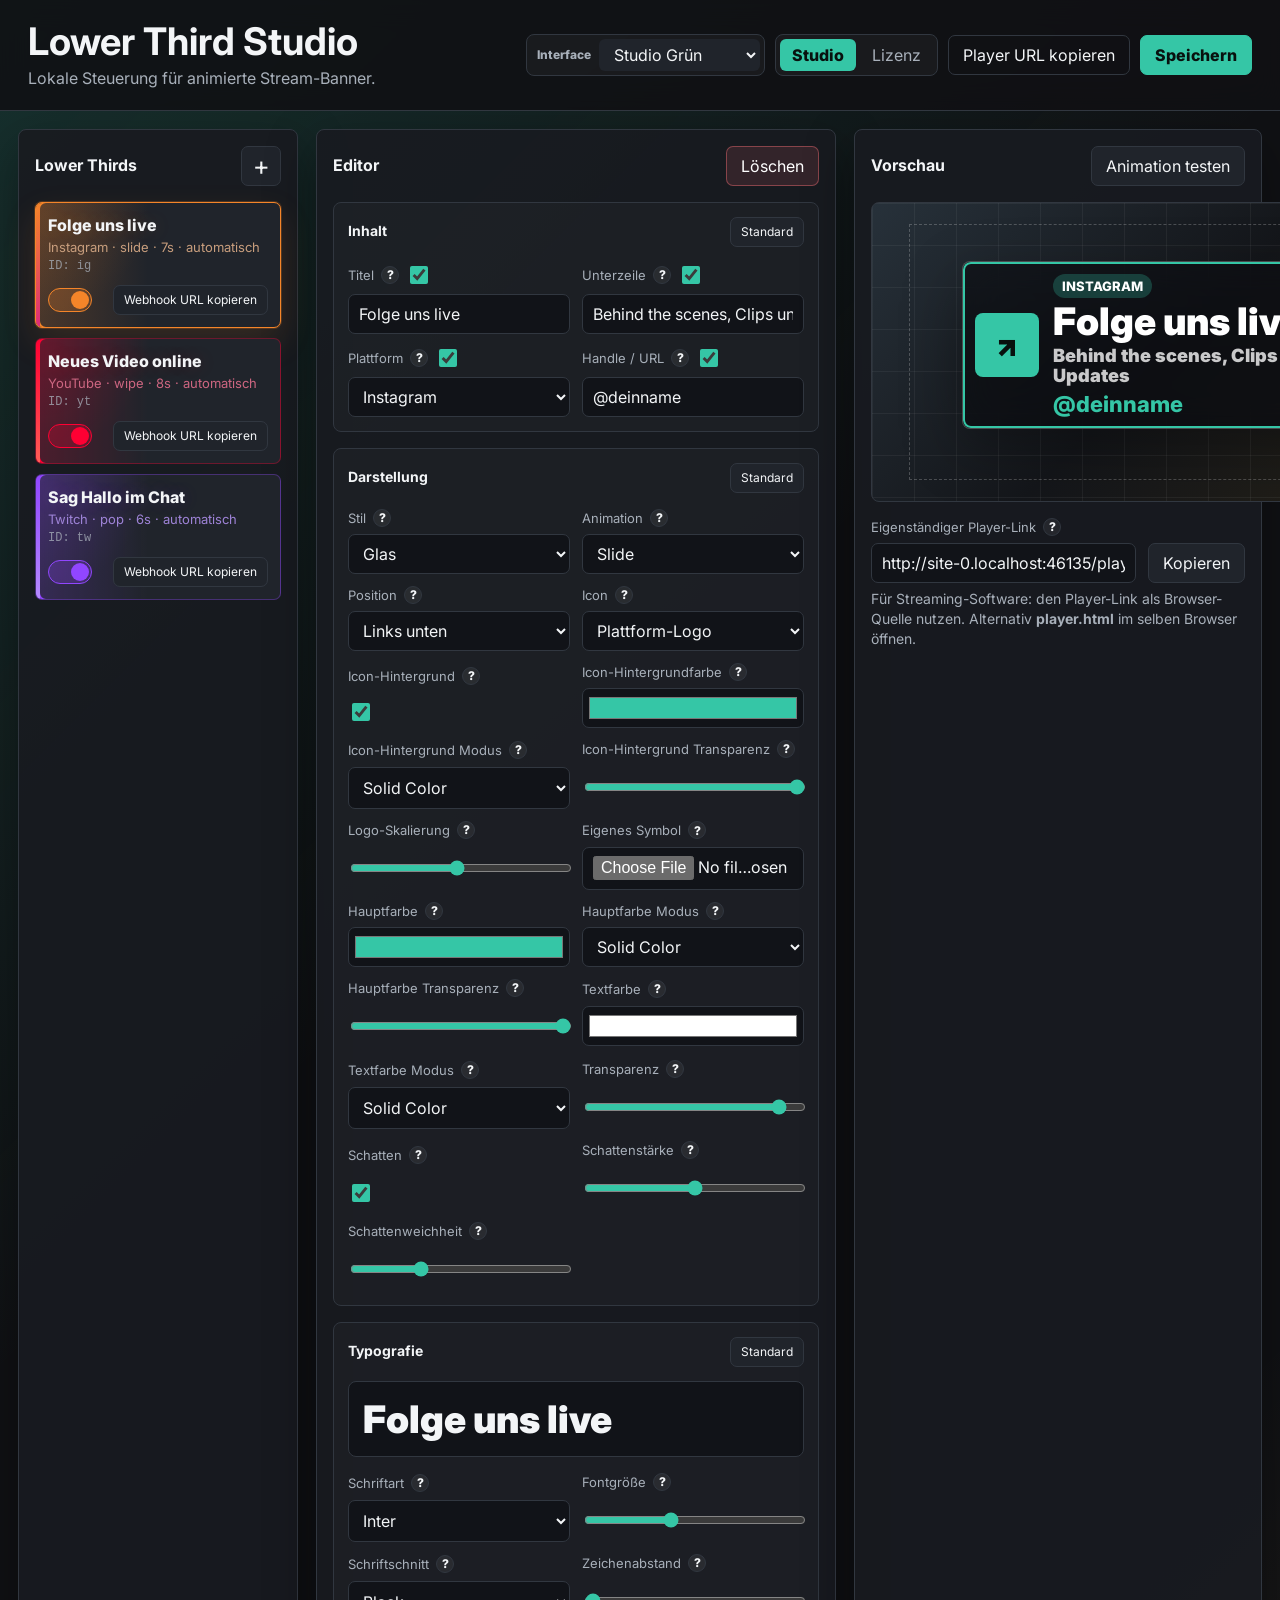
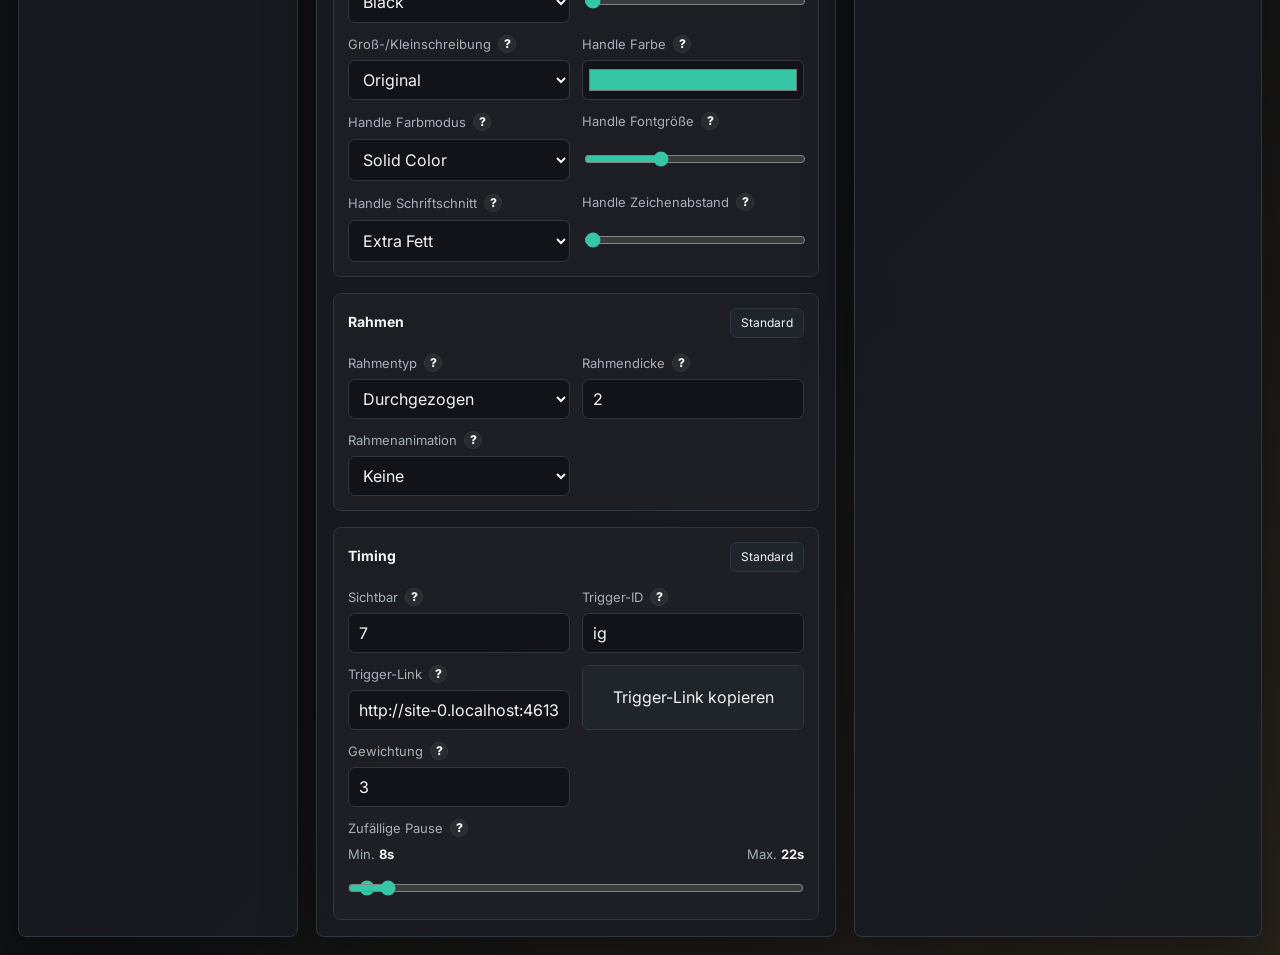
==== index.html @ 066ad08e "Initial upload" ====
<!doctype html>
<html lang="de">
<head>
  <meta charset="utf-8">
  <meta name="viewport" content="width=device-width, initial-scale=1">
  <title>Lower Third Studio</title>
  <link rel="stylesheet" href="styles.css">
</head>
<body class="studio-page">
  <header class="topbar">
    <div>
      <h1>Lower Third Studio</h1>
      <p>Lokale Steuerung für animierte Stream-Banner.</p>
    </div>
    <div class="top-actions">
      <label class="theme-picker" title="Farbschema des Interfaces auswählen">
        <span>Interface</span>
        <select id="interfaceThemeInput" aria-label="Interface-Farbschema">
          <option value="default">Studio Grün</option>
          <option value="midnight">Midnight Blau</option>
          <option value="ember">Ember Rot</option>
        </select>
      </label>
      <div class="app-tabs" role="tablist" aria-label="Ansicht">
        <button class="tab-button active" id="studioTabButton" type="button" role="tab" aria-selected="true" aria-controls="studioView">Studio</button>
        <button class="tab-button" id="licenseTabButton" type="button" role="tab" aria-selected="false" aria-controls="licenseView">Lizenz</button>
      </div>
      <button class="button ghost" id="topCopyLinkButton">Player URL kopieren</button>
      <button class="button primary" id="saveButton">Speichern</button>
    </div>
  </header>

  <main class="studio-layout app-view active" id="studioView">
    <section class="panel list-panel" aria-label="Lower Thirds">
      <div class="panel-head">
        <h2>Lower Thirds</h2>
        <button class="icon-button" id="addThirdButton" title="Neuen Banner erstellen" aria-label="Neuen Banner erstellen">+</button>
      </div>
      <div class="third-list" id="thirdList"></div>
    </section>

    <section class="panel editor-panel" aria-label="Editor">
      <div class="panel-head">
        <h2>Editor</h2>
        <button class="button danger" id="deleteButton">Löschen</button>
      </div>

      <div class="editor-section">
        <div class="section-title">
          <h3>Inhalt</h3>
          <button class="button tiny" data-reset-section="content" type="button">Standard</button>
        </div>
        <div class="section-grid">
          <label>
            <span class="field-head">
              <span>Titel</span>
              <span class="help-dot" title="Hauptzeile des Lower Thirds. Mit dem Schalter rechts kannst du diese Zeile ausblenden, ohne den Text zu löschen.">?</span>
              <input class="inline-toggle" id="showTitleInput" type="checkbox" title="Titel anzeigen">
            </span>
            <input id="titleInput" type="text" maxlength="48">
          </label>
          <label>
            <span class="field-head">
              <span>Unterzeile</span>
              <span class="help-dot" title="Optionale zweite Zeile für Beschreibung, Claim oder Hinweis. Leerer Inhalt wird automatisch nicht angezeigt.">?</span>
              <input class="inline-toggle" id="showSubtitleInput" type="checkbox" title="Unterzeile anzeigen">
            </span>
            <input id="subtitleInput" type="text" maxlength="70">
          </label>
          <label>
            <span class="field-head">
              <span>Plattform</span>
              <span class="help-dot" title="Name der Plattform. Wird auch für das Plattform-Logo genutzt, wenn Icon auf Plattform-Logo steht.">?</span>
              <input class="inline-toggle" id="showPlatformInput" type="checkbox" title="Plattformname anzeigen">
            </span>
            <select id="platformInput">
              <option>Instagram</option>
              <option>YouTube</option>
              <option>Twitch</option>
              <option>TikTok</option>
              <option>Web</option>
              <option>Podcast</option>
            </select>
          </label>
          <label>
            <span class="field-head">
              <span>Handle / URL</span>
              <span class="help-dot" title="Accountname, Kurzlink oder URL. Der Schalter blendet nur die Zeile aus, nicht die gespeicherte Eingabe.">?</span>
              <input class="inline-toggle" id="showHandleInput" type="checkbox" title="Handle / URL anzeigen">
            </span>
            <input id="handleInput" type="text" maxlength="48">
          </label>
        </div>
      </div>

      <div class="editor-section">
        <div class="section-title">
          <h3>Darstellung</h3>
          <button class="button tiny" data-reset-section="appearance" type="button">Standard</button>
        </div>
        <div class="section-grid">
          <label>
            <span class="field-head">
              <span>Stil</span>
              <span class="help-dot" title="Grundlayout und Hintergrund des Banners.">?</span>
            </span>
            <select id="styleInput">
              <option value="solid">Klar</option>
              <option value="glass">Glas</option>
              <option value="stripe">Akzentstreifen</option>
              <option value="compact">Kompakt</option>
              <option value="sports">Sportstudio</option>
              <option value="scoreboard">Scoreboard</option>
              <option value="ticker">Ticker</option>
              <option value="broadcast">Broadcast</option>
              <option value="slab">Bold Slab</option>
              <option value="chrome">Chrome</option>
              <option value="holo">Hologramm</option>
              <option value="ribbon">Ribbon</option>
              <option value="esports">E-Sports</option>
              <option value="studio">Studio Live</option>
              <option value="kinetic">Kinetic</option>
              <option value="glassline">Glassline</option>
            </select>
          </label>
          <label>
            <span class="field-head">
              <span>Animation</span>
              <span class="help-dot" title="Ein- und Ausblendbewegung des kompletten Lower Thirds.">?</span>
            </span>
            <select id="animationInput">
              <option value="slide">Slide</option>
              <option value="wipe">Wipe</option>
              <option value="pop">Pop</option>
              <option value="rise">Rise</option>
              <option value="flip">Flip</option>
              <option value="bounce">Bounce</option>
              <option value="zoom">Zoom</option>
              <option value="swing">Swing</option>
              <option value="elastic">Elastic</option>
              <option value="blur">Blur</option>
              <option value="streak">Streak</option>
              <option value="rotate">Rotate</option>
              <option value="neon">Neon Pulse</option>
            </select>
          </label>
          <label>
            <span class="field-head">
              <span>Position</span>
              <span class="help-dot" title="Position des Banners im Player und in der Vorschau.">?</span>
            </span>
            <select id="positionInput">
              <option value="left">Links unten</option>
              <option value="center">Mitte unten</option>
              <option value="right">Rechts unten</option>
            </select>
          </label>
          <label>
            <span class="field-head">
              <span>Icon</span>
              <span class="help-dot" title="Symbol links im Banner. Plattform-Logo lädt zuerst aus dem lokalen Logo-Ordner und nutzt danach den offiziellen Website-Fallback.">?</span>
            </span>
            <select id="iconInput">
              <option value="platform">Plattform-Logo</option>
              <option value="camera">Kamera</option>
              <option value="play">Play</option>
              <option value="chat">Chat</option>
              <option value="music">Musik</option>
              <option value="link">Link</option>
              <option value="star">Stern</option>
              <option value="heart">Herz</option>
              <option value="bell">Glocke</option>
              <option value="at">At-Zeichen</option>
              <option value="hash">Hashtag</option>
              <option value="bolt">Blitz</option>
              <option value="custom">Upload-Bild</option>
            </select>
          </label>
          <label>
            <span class="field-head">
              <span>Icon-Hintergrund</span>
              <span class="help-dot" title="Blendet das Farbfeld hinter dem Plattformlogo oder Symbol ein oder aus.">?</span>
            </span>
            <input class="inline-toggle" id="iconBgEnabledInput" type="checkbox">
          </label>
          <label>
            <span class="field-head">
              <span>Icon-Hintergrundfarbe</span>
              <span class="help-dot" title="Eigene Farbe für das Feld hinter dem Symbol, unabhängig von der Hauptfarbe.">?</span>
            </span>
            <input id="iconBgColorInput" type="color">
          </label>
          <label>
            <span class="field-head">
              <span>Icon-Hintergrund Modus</span>
              <span class="help-dot" title="Solid Color oder Farbverlauf für das Feld hinter dem Symbol.">?</span>
            </span>
            <select id="iconBgColorModeInput">
              <option value="solid">Solid Color</option>
              <option value="gradient">Farbverlauf</option>
            </select>
          </label>
          <label>
            <span class="field-head">
              <span>Icon-Hintergrund Verlauf</span>
              <span class="help-dot" title="Verlaufsvorlage oder eigene zwei Farben für den Icon-Hintergrund.">?</span>
            </span>
            <select id="iconBgGradientPresetInput">
              <option value="custom">Eigener Verlauf</option>
              <option value="sunset">Sunset</option>
              <option value="ocean">Ocean</option>
              <option value="neon">Neon</option>
              <option value="sports">Sports</option>
              <option value="gold">Gold</option>
              <option value="ice">Ice</option>
            </select>
          </label>
          <label>
            <span class="field-head">
              <span>Icon Verlauf 1</span>
              <span class="help-dot" title="Startfarbe für den eigenen Icon-Hintergrund-Verlauf.">?</span>
            </span>
            <input id="iconBgGradientFromInput" type="color">
          </label>
          <label>
            <span class="field-head">
              <span>Icon Verlauf 2</span>
              <span class="help-dot" title="Endfarbe für den eigenen Icon-Hintergrund-Verlauf.">?</span>
            </span>
            <input id="iconBgGradientToInput" type="color">
          </label>
          <label>
            <span class="field-head">
              <span>Icon-Hintergrund Transparenz</span>
              <span class="help-dot" title="Deckkraft des Symbol-Hintergrunds.">?</span>
            </span>
            <input id="iconBgAlphaInput" type="range" min="0" max="100" step="1">
          </label>
          <label>
            <span class="field-head">
              <span>Logo-Skalierung</span>
              <span class="help-dot" title="Größe des Plattformlogos oder Upload-Symbols im Icon-Feld.">?</span>
            </span>
            <input id="iconScaleInput" type="range" min="40" max="115" step="1">
          </label>
          <label>
            <span class="field-head">
              <span>Eigenes Symbol</span>
              <span class="help-dot" title="Lädt ein eigenes Bild als Symbol. Das Bild wird lokal im Browser gespeichert und im Player-Link eingebettet.">?</span>
            </span>
            <input id="customIconInput" type="file" accept="image/*">
          </label>
          <label>
            <span class="field-head">
              <span>Hauptfarbe</span>
              <span class="help-dot" title="Akzentfarbe für Icon, Markierungen, Handle und Rahmen. Die Transparenz steuerst du mit dem Regler daneben.">?</span>
            </span>
            <input id="accentInput" type="color">
          </label>
          <label>
            <span class="field-head">
              <span>Hauptfarbe Modus</span>
              <span class="help-dot" title="Solid Color oder Farbverlauf für Akzente und Rahmen.">?</span>
            </span>
            <select id="accentColorModeInput">
              <option value="solid">Solid Color</option>
              <option value="gradient">Farbverlauf</option>
            </select>
          </label>
          <label>
            <span class="field-head">
              <span>Hauptfarbe Verlauf</span>
              <span class="help-dot" title="Verlaufsvorlage oder eigene zwei Farben.">?</span>
            </span>
            <select id="accentGradientPresetInput">
              <option value="custom">Eigener Verlauf</option>
              <option value="sunset">Sunset</option>
              <option value="ocean">Ocean</option>
              <option value="neon">Neon</option>
              <option value="sports">Sports</option>
              <option value="gold">Gold</option>
              <option value="ice">Ice</option>
            </select>
          </label>
          <label>
            <span class="field-head">
              <span>Verlauf Farbe 1</span>
              <span class="help-dot" title="Startfarbe für den eigenen Hauptfarben-Verlauf.">?</span>
            </span>
            <input id="accentGradientFromInput" type="color">
          </label>
          <label>
            <span class="field-head">
              <span>Verlauf Farbe 2</span>
              <span class="help-dot" title="Endfarbe für den eigenen Hauptfarben-Verlauf.">?</span>
            </span>
            <input id="accentGradientToInput" type="color">
          </label>
          <label>
            <span class="field-head">
              <span>Hauptfarbe Transparenz</span>
              <span class="help-dot" title="Deckkraft der Hauptfarbe in Prozent. Wirkt auf Akzente, Rahmen und Icon-Hintergrund.">?</span>
            </span>
            <input id="accentAlphaInput" type="range" min="10" max="100" step="1">
          </label>
          <label>
            <span class="field-head">
              <span>Textfarbe</span>
              <span class="help-dot" title="Textfarbe für alle sichtbaren Zeilen.">?</span>
            </span>
            <input id="textColorInput" type="color">
          </label>
          <label>
            <span class="field-head">
              <span>Textfarbe Modus</span>
              <span class="help-dot" title="Solid Color oder Farbverlauf für Plattform, Titel und Unterzeile.">?</span>
            </span>
            <select id="textColorModeInput">
              <option value="solid">Solid Color</option>
              <option value="gradient">Farbverlauf</option>
            </select>
          </label>
          <label>
            <span class="field-head">
              <span>Textverlauf</span>
              <span class="help-dot" title="Verlaufsvorlage oder eigene zwei Farben für den Text.">?</span>
            </span>
            <select id="textGradientPresetInput">
              <option value="custom">Eigener Verlauf</option>
              <option value="sunset">Sunset</option>
              <option value="ocean">Ocean</option>
              <option value="neon">Neon</option>
              <option value="sports">Sports</option>
              <option value="gold">Gold</option>
              <option value="ice">Ice</option>
            </select>
          </label>
          <label>
            <span class="field-head">
              <span>Textverlauf Farbe 1</span>
              <span class="help-dot" title="Startfarbe für den eigenen Textverlauf.">?</span>
            </span>
            <input id="textGradientFromInput" type="color">
          </label>
          <label>
            <span class="field-head">
              <span>Textverlauf Farbe 2</span>
              <span class="help-dot" title="Endfarbe für den eigenen Textverlauf.">?</span>
            </span>
            <input id="textGradientToInput" type="color">
          </label>
          <label>
            <span class="field-head">
              <span>Transparenz</span>
              <span class="help-dot" title="Deckkraft der Bannerfläche in Prozent. Text, Logo und Rahmen bleiben bewusst klarer lesbar.">?</span>
            </span>
            <input id="surfaceAlphaInput" type="range" min="10" max="100" step="1">
          </label>
          <label>
            <span class="field-head">
              <span>Schatten</span>
              <span class="help-dot" title="Blendet einen Schatten erst nach Abschluss der Einblendanimation ein.">?</span>
            </span>
            <input class="inline-toggle" id="shadowEnabledInput" type="checkbox">
          </label>
          <label>
            <span class="field-head">
              <span>Schattenstärke</span>
              <span class="help-dot" title="Deckkraft des nachträglich eingeblendeten Schattens.">?</span>
            </span>
            <input id="shadowAlphaInput" type="range" min="0" max="90" step="1">
          </label>
          <label>
            <span class="field-head">
              <span>Schattenweichheit</span>
              <span class="help-dot" title="Weichheit und Größe des Schattens in Pixeln.">?</span>
            </span>
            <input id="shadowBlurInput" type="range" min="8" max="80" step="1">
          </label>
        </div>
      </div>

      <div class="editor-section">
        <div class="section-title">
          <h3>Typografie</h3>
          <button class="button tiny" data-reset-section="typography" type="button">Standard</button>
        </div>
        <div class="font-preview" id="fontPreview">Folge uns live</div>
        <div class="section-grid">
          <label>
            <span class="field-head">
              <span>Schriftart</span>
              <span class="help-dot" title="Schriftart für diesen Banner. Online-Schriften werden über Google Fonts geladen, wenn Internet verfügbar ist.">?</span>
            </span>
            <select id="fontFamilyInput">
              <option value="Inter">Inter</option>
              <option value="Anton">Anton</option>
              <option value="Archivo Black">Archivo Black</option>
              <option value="Barlow Condensed">Barlow Condensed</option>
              <option value="Black Ops One">Black Ops One</option>
              <option value="Roboto Condensed">Roboto Condensed</option>
              <option value="DM Sans">DM Sans</option>
              <option value="Exo 2">Exo 2</option>
              <option value="Kanit">Kanit</option>
              <option value="Lato">Lato</option>
              <option value="Manrope">Manrope</option>
              <option value="Montserrat">Montserrat</option>
              <option value="Noto Sans">Noto Sans</option>
              <option value="Oswald">Oswald</option>
              <option value="Outfit">Outfit</option>
              <option value="Bebas Neue">Bebas Neue</option>
              <option value="Poppins">Poppins</option>
              <option value="Playfair Display">Playfair Display</option>
              <option value="Rajdhani">Rajdhani</option>
              <option value="Raleway">Raleway</option>
              <option value="Rubik">Rubik</option>
              <option value="Sora">Sora</option>
              <option value="Space Grotesk">Space Grotesk</option>
              <option value="Titillium Web">Titillium Web</option>
              <option value="Ubuntu">Ubuntu</option>
              <option value="Work Sans">Work Sans</option>
            </select>
          </label>
          <label>
            <span class="field-head">
              <span>Fontgröße</span>
              <span class="help-dot" title="Größe der Hauptzeile in Pixeln. Unterzeile und Handle skalieren proportional mit.">?</span>
            </span>
            <input id="fontSizeInput" type="range" min="22" max="64" step="1">
          </label>
          <label>
            <span class="field-head">
              <span>Schriftschnitt</span>
              <span class="help-dot" title="Gewichtung der Schrift, von normal bis sehr fett.">?</span>
            </span>
            <select id="fontWeightInput">
              <option value="400">Normal</option>
              <option value="600">Halbfett</option>
              <option value="700">Fett</option>
              <option value="800">Extra Fett</option>
              <option value="900">Black</option>
            </select>
          </label>
          <label>
            <span class="field-head">
              <span>Zeichenabstand</span>
              <span class="help-dot" title="Abstand zwischen den Buchstaben in Pixeln.">?</span>
            </span>
            <input id="letterSpacingInput" type="range" min="0" max="6" step="0.5">
          </label>
          <label>
            <span class="field-head">
              <span>Groß-/Kleinschreibung</span>
              <span class="help-dot" title="Optionaler Textstil für die sichtbaren Zeilen.">?</span>
            </span>
            <select id="textTransformInput">
              <option value="none">Original</option>
              <option value="uppercase">Großbuchstaben</option>
              <option value="lowercase">Kleinbuchstaben</option>
              <option value="capitalize">Wortanfänge groß</option>
            </select>
          </label>
          <label>
            <span class="field-head">
              <span>Handle Farbe</span>
              <span class="help-dot" title="Separate Farbe für Kanalname, URL oder Handle.">?</span>
            </span>
            <input id="handleColorInput" type="color">
          </label>
          <label>
            <span class="field-head">
              <span>Handle Farbmodus</span>
              <span class="help-dot" title="Solid Color oder Farbverlauf nur für Handle / URL.">?</span>
            </span>
            <select id="handleColorModeInput">
              <option value="solid">Solid Color</option>
              <option value="gradient">Farbverlauf</option>
            </select>
          </label>
          <label>
            <span class="field-head">
              <span>Handle Verlauf</span>
              <span class="help-dot" title="Verlaufsvorlage oder eigene zwei Farben für Handle / URL.">?</span>
            </span>
            <select id="handleGradientPresetInput">
              <option value="custom">Eigener Verlauf</option>
              <option value="sunset">Sunset</option>
              <option value="ocean">Ocean</option>
              <option value="neon">Neon</option>
              <option value="sports">Sports</option>
              <option value="gold">Gold</option>
              <option value="ice">Ice</option>
            </select>
          </label>
          <label>
            <span class="field-head">
              <span>Handle Verlauf 1</span>
              <span class="help-dot" title="Startfarbe für den eigenen Handle-Verlauf.">?</span>
            </span>
            <input id="handleGradientFromInput" type="color">
          </label>
          <label>
            <span class="field-head">
              <span>Handle Verlauf 2</span>
              <span class="help-dot" title="Endfarbe für den eigenen Handle-Verlauf.">?</span>
            </span>
            <input id="handleGradientToInput" type="color">
          </label>
          <label>
            <span class="field-head">
              <span>Handle Fontgröße</span>
              <span class="help-dot" title="Schriftgröße nur für Kanalname, URL oder Handle.">?</span>
            </span>
            <input id="handleFontSizeInput" type="range" min="12" max="42" step="1">
          </label>
          <label>
            <span class="field-head">
              <span>Handle Schriftschnitt</span>
              <span class="help-dot" title="Schriftgewicht nur für Handle / URL.">?</span>
            </span>
            <select id="handleFontWeightInput">
              <option value="400">Normal</option>
              <option value="600">Halbfett</option>
              <option value="700">Fett</option>
              <option value="800">Extra Fett</option>
              <option value="900">Black</option>
            </select>
          </label>
          <label>
            <span class="field-head">
              <span>Handle Zeichenabstand</span>
              <span class="help-dot" title="Buchstabenabstand nur für Handle / URL.">?</span>
            </span>
            <input id="handleLetterSpacingInput" type="range" min="0" max="6" step="0.5">
          </label>
        </div>
      </div>

      <div class="editor-section">
        <div class="section-title">
          <h3>Rahmen</h3>
          <button class="button tiny" data-reset-section="border" type="button">Standard</button>
        </div>
        <div class="section-grid">
          <label>
            <span class="field-head">
              <span>Rahmentyp</span>
              <span class="help-dot" title="Optik des Rahmens: klassisch, gestrichelt, gepunktet, doppelt oder leuchtend.">?</span>
            </span>
            <select id="borderStyleInput">
              <option value="none">Kein Rahmen</option>
              <option value="solid">Durchgezogen</option>
              <option value="dashed">Gestrichelt</option>
              <option value="dotted">Gepunktet</option>
              <option value="double">Doppelt</option>
              <option value="glow">Leuchten</option>
            </select>
          </label>
          <label data-border-control>
            <span class="field-head">
              <span>Rahmendicke</span>
              <span class="help-dot" title="Dicke des zusätzlichen Rahmens in Pixeln.">?</span>
            </span>
            <input id="borderWidthInput" type="number" min="0" max="18" step="1">
          </label>
          <label data-border-control>
            <span class="field-head">
              <span>Rahmenanimation</span>
              <span class="help-dot" title="Animiert nur den Rahmen, unabhängig von der Banner-Animation.">?</span>
            </span>
            <select id="borderAnimationInput">
              <option value="none">Keine</option>
              <option value="pulse">Puls</option>
              <option value="march">Laufende Striche</option>
              <option value="sweep">Lichtlauf</option>
            </select>
          </label>
        </div>
      </div>

      <div class="editor-section">
        <div class="section-title">
          <h3>Timing</h3>
          <button class="button tiny" data-reset-section="timing" type="button">Standard</button>
        </div>
        <div class="section-grid">
          <label>
            <span class="field-head">
              <span>Sichtbar</span>
              <span class="help-dot" title="Anzeigedauer dieses Banners in Sekunden.">?</span>
            </span>
            <input id="durationInput" type="number" min="2" max="30" step="1">
          </label>
          <label>
            <span class="field-head">
              <span>Trigger-ID</span>
              <span class="help-dot" title="Interne ID für sofortiges manuelles Triggern. Dieser Lower Third kann über den Trigger-Link direkt aufgerufen werden.">?</span>
            </span>
            <input id="triggerIdInput" type="text" readonly>
          </label>
          <label>
            <span class="field-head">
              <span>Trigger-Link</span>
              <span class="help-dot" title="Öffnet den Player mit genau diesem Lower Third sofort. Gewichtung 0 ist ideal für reine Trigger-Banner.">?</span>
            </span>
            <input id="triggerLinkInput" type="text" readonly>
          </label>
          <button class="button" id="copyTriggerLinkButton" type="button">Trigger-Link kopieren</button>
          <label>
            <span class="field-head">
              <span>Gewichtung</span>
              <span class="help-dot" title="Höhere Werte lassen diesen Banner häufiger in der Zufallsschleife erscheinen. 0 deaktiviert das automatische Timing für diesen Banner; er bleibt nur per Trigger-ID/Trigger-Link abrufbar.">?</span>
            </span>
            <input id="weightInput" type="number" min="0" max="10" step="1">
          </label>
          <div class="range-pair">
            <span class="field-head">
              <span>Zufällige Pause</span>
              <span class="help-dot" title="Minimale und maximale Pause zwischen zwei Bannern in Sekunden.">?</span>
            </span>
            <div class="range-pair-values">
              <span>Min. <strong id="minDelayValue">8s</strong></span>
              <span>Max. <strong id="maxDelayValue">22s</strong></span>
            </div>
            <div class="dual-range">
              <input id="minDelayInput" type="range" min="1" max="300" step="1">
              <input id="maxDelayInput" type="range" min="1" max="300" step="1">
            </div>
          </div>
        </div>
      </div>
    </section>

    <section class="panel preview-panel" aria-label="Vorschau">
      <div class="panel-head">
        <h2>Vorschau</h2>
        <button class="button" id="previewButton">Animation testen</button>
      </div>
      <div class="preview-stage" id="previewStage">
        <div class="safe-frame"></div>
      </div>
      <div class="share-row">
        <label>
          <span class="field-head">
            <span>Eigenständiger Player-Link</span>
            <span class="help-dot" title="Dieser Link enthält die aktuelle Konfiguration und eignet sich für Browser-Quellen in Streaming-Software.">?</span>
          </span>
          <input id="playerLinkInput" type="text" readonly>
        </label>
        <button class="button" id="copyLinkButton">Kopieren</button>
      </div>
      <div class="player-help">
        <p>Für Streaming-Software: den Player-Link als Browser-Quelle nutzen. Alternativ <strong>player.html</strong> im selben Browser öffnen.</p>
      </div>
    </section>
  </main>

  <main class="license-view app-view" id="licenseView" hidden>
    <section class="panel license-panel">
      <div class="license-hero">
        <a href="https://github.com/bruunooh" target="_blank" rel="noreferrer" aria-label="bruunooh auf GitHub">
          <img src="assets/bruunooh-logo-transparent.png" alt="bruunooh Logo">
        </a>
        <div>
          <h2>Copyright & Lizenz</h2>
          <p>Lower Third Studio by <a href="https://github.com/bruunooh" target="_blank" rel="noreferrer">bruunooh</a></p>
        </div>
      </div>

      <div class="license-grid">
        <article>
          <h3>Copyright</h3>
          <p>Copyright © 2026 bruunooh. Alle Rechte vorbehalten, soweit nicht durch die unten genannte Lizenz eingeräumt.</p>
        </article>
        <article>
          <h3>Creative Commons Non-Commercial</h3>
          <p>Diese Anwendung ist für nicht-kommerzielle Nutzung unter einer Creative-Commons-Non-Commercial-Lizenz vorgesehen.</p>
          <p>Empfohlene Lizenzangabe: <strong>CC BY-NC 4.0</strong> - Namensnennung, nicht kommerziell.</p>
          <a class="button ghost" href="https://creativecommons.org/licenses/by-nc/4.0/" target="_blank" rel="noreferrer">Lizenz ansehen</a>
        </article>
        <article>
          <h3>Hinweis</h3>
          <p>Plattformlogos und Markenzeichen gehören den jeweiligen Rechteinhabern. Sie werden nur zur Identifikation der Plattformen verwendet.</p>
        </article>
      </div>
    </section>
  </main>

  <template id="thirdTemplate">
    <article class="third-item">
      <button class="third-select" type="button">
        <span class="third-item-title"></span>
        <span class="third-item-meta"></span>
        <span class="third-item-id"></span>
      </button>
      <div class="third-item-actions">
        <label class="switch-control" title="Automatisch abspielen oder nur manuell per Webhook triggern">
          <input class="third-auto-toggle" type="checkbox">
          <span></span>
        </label>
        <button class="button tiny third-copy-trigger" type="button">Webhook URL kopieren</button>
      </div>
    </article>
  </template>

  <script src="app.js"></script>
</body>
</html>
---- styles.css ----
@import url("https://fonts.googleapis.com/css2?family=Anton&family=Archivo+Black&family=Barlow+Condensed:wght@400;600;700;800&family=Bebas+Neue&family=Black+Ops+One&family=DM+Sans:wght@400;700;900&family=Exo+2:wght@400;700;900&family=Inter:wght@400;700;800;900&family=Kanit:wght@400;700;900&family=Lato:wght@400;700;900&family=Manrope:wght@400;700;800&family=Montserrat:wght@400;700;800;900&family=Noto+Sans:wght@400;700;900&family=Oswald:wght@400;600;700&family=Outfit:wght@400;700;900&family=Playfair+Display:wght@600;800&family=Poppins:wght@400;700;800;900&family=Rajdhani:wght@400;600;700&family=Raleway:wght@400;700;900&family=Roboto+Condensed:wght@400;700&family=Rubik:wght@400;700;900&family=Sora:wght@400;700;800&family=Space+Grotesk:wght@400;700&family=Titillium+Web:wght@400;700;900&family=Ubuntu:wght@400;700&family=Work+Sans:wght@400;700;900&display=swap");

:root {
  color-scheme: dark;
  --bg: #101114;
  --panel: #181b20;
  --panel-2: #20242b;
  --line: #313740;
  --text: #f3f5f7;
  --muted: #a8b0ba;
  --primary: #35c6a6;
  --danger: #ef6b73;
  --shadow: 0 18px 50px rgba(0, 0, 0, .35);
  font-family: Inter, ui-sans-serif, system-ui, -apple-system, BlinkMacSystemFont, "Segoe UI", sans-serif;
}

body[data-interface-theme="midnight"] {
  --bg: #07111f;
  --panel: #101b2c;
  --panel-2: #15233a;
  --line: #29405f;
  --text: #f4f8ff;
  --muted: #aebbd0;
  --primary: #62b6ff;
  --danger: #ff6f91;
  --shadow: 0 18px 50px rgba(0, 10, 26, .45);
}

body[data-interface-theme="ember"] {
  --bg: #150d0f;
  --panel: #211619;
  --panel-2: #2a1c20;
  --line: #4a2d32;
  --text: #fff6f2;
  --muted: #c9aaa3;
  --primary: #ff7a59;
  --danger: #ff4d6d;
  --shadow: 0 18px 50px rgba(33, 9, 5, .48);
}

* {
  box-sizing: border-box;
}

body {
  margin: 0;
  min-height: 100vh;
  background: var(--bg);
  color: var(--text);
}

button,
input,
select {
  font: inherit;
}

.studio-page {
  background:
    linear-gradient(135deg, color-mix(in srgb, var(--primary) 18%, transparent), transparent 36%),
    linear-gradient(315deg, rgba(245, 191, 84, .10), transparent 32%),
    var(--bg);
}

.topbar {
  display: flex;
  align-items: center;
  justify-content: space-between;
  gap: 24px;
  padding: 22px 28px;
  border-bottom: 1px solid var(--line);
  background: rgba(16, 17, 20, .88);
  backdrop-filter: blur(14px);
}

h1,
h2,
h3,
p {
  margin: 0;
}

h1 {
  font-size: clamp(24px, 4vw, 38px);
  line-height: 1.05;
  letter-spacing: 0;
}

h2 {
  font-size: 16px;
  line-height: 1.2;
  letter-spacing: 0;
}

h3 {
  font-size: 14px;
  line-height: 1.2;
  letter-spacing: 0;
}

.topbar p,
.player-help {
  color: var(--muted);
  margin-top: 6px;
}

.top-actions,
.panel-head {
  display: flex;
  align-items: center;
  justify-content: space-between;
  gap: 10px;
}

.app-tabs {
  display: inline-flex;
  gap: 4px;
  padding: 4px;
  border: 1px solid var(--line);
  border-radius: 8px;
  background: rgba(255, 255, 255, .04);
}

.theme-picker {
  display: inline-grid;
  grid-template-columns: auto minmax(130px, 1fr);
  align-items: center;
  gap: 8px;
  min-width: 0;
  padding: 4px 4px 4px 10px;
  border: 1px solid var(--line);
  border-radius: 8px;
  background: rgba(255, 255, 255, .04);
}

.theme-picker span {
  color: var(--muted);
  font-size: 12px;
  font-weight: 800;
}

.theme-picker select {
  min-height: 32px;
  padding: 0 28px 0 10px;
  border-radius: 6px;
  border-color: transparent;
  background-color: var(--panel-2);
}

.tab-button {
  border: 0;
  border-radius: 6px;
  min-height: 32px;
  padding: 0 12px;
  color: var(--muted);
  background: transparent;
  cursor: pointer;
}

.tab-button.active {
  color: #08110e;
  background: var(--primary);
  font-weight: 800;
}

.button,
.icon-button {
  border: 1px solid var(--line);
  border-radius: 7px;
  color: var(--text);
  background: var(--panel-2);
  min-height: 40px;
  padding: 0 14px;
  cursor: pointer;
  text-decoration: none;
  display: inline-flex;
  align-items: center;
  justify-content: center;
  transition: transform .16s ease, border-color .16s ease, background .16s ease;
}

.button:hover,
.icon-button:hover,
.third-item:hover {
  transform: translateY(-1px);
  border-color: rgba(53, 198, 166, .7);
}

.button.primary {
  background: var(--primary);
  border-color: var(--primary);
  color: #08110e;
  font-weight: 800;
}

.button.ghost {
  background: transparent;
}

.button.danger {
  color: #fff;
  border-color: rgba(239, 107, 115, .45);
  background: rgba(239, 107, 115, .13);
}

.button.tiny {
  min-height: 30px;
  padding: 0 10px;
  font-size: 12px;
}

.icon-button {
  width: 40px;
  padding: 0;
  font-size: 26px;
  line-height: 1;
}

.studio-layout {
  display: grid;
  grid-template-columns: minmax(220px, 280px) minmax(320px, 520px) minmax(380px, 1fr);
  gap: 18px;
  padding: 18px;
}

.app-view[hidden] {
  display: none !important;
}

.panel {
  background: rgba(24, 27, 32, .92);
  border: 1px solid var(--line);
  border-radius: 8px;
  box-shadow: var(--shadow);
  padding: 16px;
}

.license-view {
  padding: 18px;
}

.license-panel {
  max-width: 1040px;
  min-height: calc(100vh - 118px);
  margin: 0 auto;
}

.license-hero {
  display: grid;
  grid-template-columns: minmax(180px, 320px) minmax(0, 1fr);
  gap: 24px;
  align-items: center;
  padding-bottom: 20px;
  border-bottom: 1px solid var(--line);
}

.license-hero img {
  width: 100%;
  border-radius: 8px;
  display: block;
  background: transparent;
}

.license-hero h2 {
  font-size: clamp(28px, 4vw, 46px);
}

.license-hero a,
.license-grid a {
  color: var(--primary);
}

.license-grid {
  display: grid;
  grid-template-columns: repeat(3, minmax(0, 1fr));
  gap: 16px;
  margin-top: 20px;
}

.license-grid article {
  padding: 16px;
  border: 1px solid var(--line);
  border-radius: 8px;
  background: rgba(255, 255, 255, .03);
}

.license-grid p {
  margin-top: 10px;
  color: var(--muted);
  line-height: 1.5;
}

.list-panel,
.editor-panel,
.preview-panel {
  min-height: calc(100vh - 118px);
}

.third-list {
  display: grid;
  gap: 10px;
  margin-top: 16px;
}

.third-item {
  --third-platform-color: var(--primary);
  --third-platform-color-2: #f5bf54;
  --third-platform-rgb: 53 198 166;
  --third-platform-gradient: linear-gradient(135deg, var(--third-platform-color), var(--third-platform-color-2));
  position: relative;
  display: grid;
  gap: 4px;
  width: 100%;
  text-align: left;
  color: var(--text);
  background:
    linear-gradient(90deg, rgba(var(--third-platform-rgb) / .20), transparent 46%),
    var(--panel-2);
  border: 1px solid rgba(var(--third-platform-rgb) / .34);
  border-radius: 7px;
  padding: 12px;
  overflow: hidden;
  box-shadow: inset 4px 0 0 var(--third-platform-color);
}

.third-item::before {
  content: "";
  position: absolute;
  inset: 0 auto 0 0;
  width: 4px;
  background: var(--third-platform-gradient);
  pointer-events: none;
}

.third-item::after {
  content: "";
  position: absolute;
  inset: 0;
  background: radial-gradient(circle at 0 0, rgba(var(--third-platform-rgb) / .22), transparent 42%);
  pointer-events: none;
  opacity: .7;
}

.third-item.active {
  border-color: var(--third-platform-color);
  box-shadow:
    inset 4px 0 0 var(--third-platform-color),
    0 0 0 1px rgba(var(--third-platform-rgb) / .22),
    0 14px 34px rgba(var(--third-platform-rgb) / .14);
}

.third-item.manual-only {
  border-color: color-mix(in srgb, var(--third-platform-color) 46%, rgba(245, 191, 84, .38));
}

.third-select {
  position: relative;
  z-index: 1;
  display: grid;
  gap: 4px;
  width: 100%;
  padding: 0;
  border: 0;
  background: transparent;
  color: inherit;
  text-align: left;
  cursor: pointer;
}

.third-item-title {
  font-weight: 800;
  text-shadow: 0 0 18px rgba(var(--third-platform-rgb) / .20);
}

.third-item-meta {
  color: color-mix(in srgb, var(--third-platform-color) 42%, var(--muted));
  font-size: 13px;
}

.third-item-id {
  color: color-mix(in srgb, var(--muted) 76%, transparent);
  font-size: 12px;
  font-family: ui-monospace, SFMono-Regular, Consolas, "Liberation Mono", monospace;
}

.third-item-actions {
  position: relative;
  z-index: 1;
  display: flex;
  align-items: center;
  justify-content: space-between;
  gap: 10px;
  margin-top: 8px;
}

.switch-control {
  display: inline-flex;
  align-items: center;
  width: 44px;
  height: 24px;
  cursor: pointer;
}

.switch-control input {
  position: absolute;
  opacity: 0;
  pointer-events: none;
}

.switch-control span {
  position: relative;
  width: 44px;
  height: 24px;
  border-radius: 999px;
  background: #111318;
  border: 1px solid var(--line);
  transition: background .16s ease, border-color .16s ease;
}

.switch-control span::after {
  content: "";
  position: absolute;
  width: 18px;
  height: 18px;
  left: 2px;
  top: 2px;
  border-radius: 50%;
  background: var(--muted);
  transition: translate .16s ease, background .16s ease;
}

.switch-control input:checked + span {
  background: rgba(53, 198, 166, .22);
  border-color: var(--primary);
}

.switch-control input:checked + span::after {
  translate: 20px 0;
  background: var(--primary);
}

.third-item .switch-control input:checked + span {
  background: rgba(var(--third-platform-rgb) / .22);
  border-color: var(--third-platform-color);
}

.third-item .switch-control input:checked + span::after {
  background: var(--third-platform-color);
}

.section-grid,
.share-row {
  display: grid;
  grid-template-columns: repeat(2, minmax(0, 1fr));
  gap: 12px;
  margin-top: 16px;
}

.editor-section {
  margin-top: 16px;
  padding: 14px;
  border: 1px solid var(--line);
  border-radius: 8px;
  background: rgba(255, 255, 255, .025);
}

.editor-section h3 {
  color: var(--text);
}

.section-title {
  display: flex;
  align-items: center;
  justify-content: space-between;
  gap: 12px;
}

.font-preview {
  min-height: 72px;
  margin-top: 14px;
  padding: 14px;
  border: 1px solid var(--line);
  border-radius: 8px;
  display: flex;
  align-items: center;
  overflow: hidden;
  color: var(--text);
  background: #111318;
  white-space: nowrap;
}

.range-pair {
  display: grid;
  gap: 9px;
  grid-column: 1 / -1;
}

.range-pair-values {
  display: flex;
  justify-content: space-between;
  gap: 12px;
  color: var(--muted);
  font-size: 13px;
}

.range-pair-values strong {
  color: var(--text);
}

.dual-range {
  position: relative;
  height: 34px;
  display: grid;
  align-items: center;
}

.dual-range::before {
  content: "";
  position: absolute;
  left: 0;
  right: 0;
  top: 50%;
  height: 6px;
  border-radius: 999px;
  background: #111318;
  border: 1px solid var(--line);
  transform: translateY(-50%);
}

.dual-range input[type="range"] {
  position: absolute;
  inset-inline: 0;
  width: 100%;
  margin: 0;
  background: transparent;
  pointer-events: none;
}

.dual-range input[type="range"]::-webkit-slider-thumb {
  pointer-events: auto;
}

.dual-range input[type="range"]::-moz-range-thumb {
  pointer-events: auto;
}

[hidden] {
  display: none !important;
}

.share-row {
  grid-template-columns: minmax(0, 1fr) auto;
  align-items: end;
}

label {
  display: grid;
  gap: 7px;
  min-width: 0;
}

.field-head {
  display: grid;
  grid-template-columns: minmax(0, auto) 18px min-content;
  align-items: center;
  justify-content: start;
  gap: 7px;
}

label span,
.field-head {
  color: var(--muted);
  font-size: 13px;
}

.help-dot {
  width: 18px;
  height: 18px;
  border-radius: 50%;
  display: inline-grid;
  place-items: center;
  border: 1px solid var(--line);
  color: var(--text);
  background: rgba(255, 255, 255, .06);
  font-size: 12px;
  font-weight: 800;
  cursor: help;
}

.inline-toggle {
  width: 18px;
  min-height: 18px;
  padding: 0;
  accent-color: var(--primary);
}

input,
select {
  width: 100%;
  min-height: 40px;
  border: 1px solid var(--line);
  border-radius: 7px;
  background: #111318;
  color: var(--text);
  padding: 0 10px;
  outline: none;
}

input[type="color"] {
  padding: 4px;
}

input[type="file"] {
  padding: 8px 10px;
}

input[type="range"] {
  padding: 0;
  accent-color: var(--primary);
}

input:focus,
select:focus {
  border-color: var(--primary);
}

.preview-stage {
  position: relative;
  overflow: hidden;
  aspect-ratio: 16 / 9;
  min-height: 300px;
  margin-top: 16px;
  border: 1px solid var(--line);
  border-radius: 8px;
  background:
    linear-gradient(rgba(255,255,255,.05) 1px, transparent 1px),
    linear-gradient(90deg, rgba(255,255,255,.05) 1px, transparent 1px),
    linear-gradient(135deg, #27313a, #14161a 54%, #242017);
  background-size: 42px 42px, 42px 42px, auto;
}

.safe-frame {
  position: absolute;
  inset: 7%;
  border: 1px dashed rgba(255, 255, 255, .22);
  pointer-events: none;
}

.player-help {
  font-size: 14px;
  line-height: 1.45;
}

.player-page {
  overflow: hidden;
  background: transparent;
}

.player-stage {
  position: fixed;
  inset: 0;
  overflow: hidden;
  background: transparent;
}

.lower-third {
  --accent: #35c6a6;
  --accent-solid: #35c6a6;
  --accent-rgb: 53 198 166;
  --copy: #ffffff;
  --frame-width: 0px;
  --surface-alpha: .92;
  --shadow-alpha: .45;
  --shadow-blur: 30px;
  --lt-font: Inter, ui-sans-serif, system-ui, sans-serif;
  --title-size: 38px;
  --font-weight: 900;
  --letter-spacing: 0px;
  --text-transform: none;
  position: absolute;
  bottom: 8vh;
  display: grid;
  grid-template-columns: 64px minmax(0, auto);
  align-items: center;
  gap: 14px;
  max-width: min(720px, 78vw);
  min-height: 86px;
  padding: 12px 22px 12px 12px;
  color: var(--copy);
  font-family: var(--lt-font);
  filter: drop-shadow(0 0 0 rgba(0, 0, 0, 0));
  transform-origin: bottom left;
  overflow: hidden;
  isolation: isolate;
}

.shadow-after-in.in {
  animation-delay: 0s, .82s;
  animation-fill-mode: both, both;
}

.shadow-after-in.anim-slide.in { animation-name: slideIn, shadowFadeIn; animation-duration: .75s, .28s; animation-timing-function: cubic-bezier(.2, .9, .2, 1), ease; }
.shadow-after-in.anim-wipe.in { animation-name: wipeIn, shadowFadeIn; animation-duration: .8s, .28s; animation-timing-function: cubic-bezier(.2, .9, .2, 1), ease; }
.shadow-after-in.anim-pop.in { animation-name: popIn, shadowFadeIn; animation-duration: .62s, .28s; animation-timing-function: cubic-bezier(.2, 1.15, .25, 1), ease; animation-delay: 0s, .68s; }
.shadow-after-in.anim-rise.in { animation-name: riseIn, shadowFadeIn; animation-duration: .7s, .28s; animation-timing-function: cubic-bezier(.2, .9, .2, 1), ease; animation-delay: 0s, .76s; }
.shadow-after-in.anim-flip.in { animation-name: flipIn, shadowFadeIn; animation-duration: .78s, .28s; animation-timing-function: cubic-bezier(.2, .9, .2, 1), ease; }
.shadow-after-in.anim-bounce.in { animation-name: bounceIn, shadowFadeIn; animation-duration: .82s, .28s; animation-timing-function: cubic-bezier(.2, .9, .2, 1), ease; animation-delay: 0s, .88s; }
.shadow-after-in.anim-zoom.in { animation-name: zoomIn, shadowFadeIn; animation-duration: .7s, .28s; animation-timing-function: cubic-bezier(.16, 1, .3, 1), ease; animation-delay: 0s, .76s; }
.shadow-after-in.anim-swing.in { animation-name: swingIn, shadowFadeIn; animation-duration: .82s, .28s; animation-timing-function: cubic-bezier(.2, .9, .2, 1), ease; animation-delay: 0s, .88s; }
.shadow-after-in.anim-elastic.in { animation-name: elasticIn, shadowFadeIn; animation-duration: .95s, .28s; animation-timing-function: cubic-bezier(.16, 1, .3, 1), ease; animation-delay: 0s, 1s; }
.shadow-after-in.anim-blur.in { animation-name: blurIn, shadowFadeIn; animation-duration: .76s, .28s; animation-timing-function: ease, ease; }
.shadow-after-in.anim-streak.in { animation-name: streakIn, shadowFadeIn; animation-duration: .72s, .28s; animation-timing-function: cubic-bezier(.16, 1, .3, 1), ease; animation-delay: 0s, .78s; }
.shadow-after-in.anim-rotate.in { animation-name: rotateIn, shadowFadeIn; animation-duration: .78s, .28s; animation-timing-function: cubic-bezier(.2, .9, .2, 1), ease; }
.shadow-after-in.anim-neon.in { animation-name: neonIn, shadowFadeIn; animation-duration: .86s, .28s; animation-timing-function: ease, ease; animation-delay: 0s, .92s; }

.lower-third::before,
.lower-third::after {
  content: "";
  position: absolute;
  inset: 0;
  border-radius: inherit;
  pointer-events: none;
  z-index: 2;
}

.lower-third::before {
  border-width: var(--frame-width);
  border-color: var(--accent-solid);
}

.border-none::before {
  display: none;
}

.border-none::after {
  display: none;
}

.border-solid::before {
  border-style: solid;
}

.border-dashed::before {
  border-style: dashed;
}

.border-dotted::before {
  border-style: dotted;
}

.border-double::before {
  border-style: double;
}

.border-glow::before {
  border-style: solid;
  box-shadow: inset 0 0 18px color-mix(in srgb, var(--accent-solid) 62%, transparent), 0 0 22px color-mix(in srgb, var(--accent-solid) 50%, transparent);
}

.frame-pulse::before {
  animation: framePulse 1.35s ease-in-out infinite;
}

.frame-march::before {
  animation: frameMarch .8s linear infinite;
}

.frame-march::after {
  padding: var(--frame-width);
  background: repeating-linear-gradient(90deg, var(--accent-solid) 0 10px, transparent 10px 18px);
  mask: linear-gradient(#000 0 0) content-box, linear-gradient(#000 0 0);
  mask-composite: exclude;
  animation: frameMarch .8s linear infinite;
}

.frame-sweep::after {
  z-index: 2;
  padding: var(--frame-width);
  background: conic-gradient(from 0deg, transparent, var(--accent-solid), transparent 30%);
  mask: linear-gradient(#000 0 0) content-box, linear-gradient(#000 0 0);
  mask-composite: exclude;
  animation: frameSweep 1.6s linear infinite;
}

.lower-third > * {
  position: relative;
  z-index: 1;
}

.lower-third.pos-left {
  left: 7vw;
}

.lower-third.pos-center {
  left: 50%;
  transform: translateX(-50%);
  transform-origin: bottom center;
}

.lower-third.pos-right {
  right: 7vw;
  transform-origin: bottom right;
}

.lt-icon {
  width: 64px;
  height: 64px;
  border-radius: 8px;
  display: grid;
  place-items: center;
  background: var(--icon-bg, var(--accent));
  color: #08110e;
  font-size: 31px;
  font-weight: 900;
}

.lt-icon.no-bg {
  background: transparent;
}

.lt-icon img {
  max-width: var(--icon-scale, 76%);
  max-height: var(--icon-scale, 76%);
  width: auto;
  height: auto;
  object-fit: contain;
  display: block;
}

.lt-copy {
  min-width: 0;
}

.lt-platform {
  display: inline-flex;
  align-items: center;
  min-height: 24px;
  padding: 0 9px;
  border-radius: 999px;
  background: rgba(var(--accent-rgb) / calc(var(--surface-alpha) * .28));
  color: var(--copy);
  font-size: 13px;
  font-weight: 800;
  text-transform: uppercase;
}

.text-gradient .lt-platform,
.text-gradient .lt-title,
.text-gradient .lt-subtitle {
  background: var(--copy-bg);
  -webkit-background-clip: text;
  background-clip: text;
  color: transparent;
}

.lt-title {
  margin-top: 4px;
  font-size: var(--title-size);
  line-height: 1;
  font-weight: var(--font-weight);
  letter-spacing: var(--letter-spacing);
  text-transform: var(--text-transform);
  overflow-wrap: anywhere;
}

.lt-subtitle {
  margin-top: 5px;
  color: color-mix(in srgb, var(--copy) 78%, transparent);
  font-size: calc(var(--title-size) * .48);
  line-height: 1.1;
  font-weight: var(--font-weight);
  letter-spacing: var(--letter-spacing);
  text-transform: var(--text-transform);
  overflow-wrap: anywhere;
}

.lt-handle {
  margin-top: 7px;
  color: var(--handle-color);
  font-size: var(--handle-size);
  line-height: 1.1;
  font-weight: var(--handle-weight);
  letter-spacing: var(--handle-letter-spacing);
  text-transform: var(--text-transform);
  overflow-wrap: anywhere;
}

.handle-gradient .lt-handle {
  background: var(--handle-bg);
  -webkit-background-clip: text;
  background-clip: text;
  color: transparent;
}

.style-solid {
  background: linear-gradient(90deg, rgba(10 12 16 / var(--surface-alpha)), rgba(24 29 35 / calc(var(--surface-alpha) * .94)));
  border-left: 7px solid var(--accent-solid);
  border-radius: 8px;
}

.style-glass {
  background: rgba(12 15 20 / calc(var(--surface-alpha) * .64));
  border: 1px solid rgba(255,255,255,.25);
  border-radius: 8px;
  backdrop-filter: blur(18px);
}

.style-stripe {
  background:
    linear-gradient(90deg, var(--accent) 0 18px, rgba(10 12 16 / var(--surface-alpha)) 18px 100%);
  border-radius: 8px;
}

.style-compact {
  grid-template-columns: 52px minmax(0, auto);
  min-height: 68px;
  padding: 8px 18px 8px 8px;
  background: rgba(9 11 14 / var(--surface-alpha));
  border-bottom: 5px solid var(--accent-solid);
  border-radius: 8px;
}

.style-compact .lt-icon {
  width: 52px;
  height: 52px;
  font-size: 25px;
}

.style-compact .lt-title {
  font-size: calc(var(--title-size) * .82);
}

.style-sports {
  background:
    linear-gradient(135deg, var(--accent) 0 14px, transparent 14px),
    linear-gradient(90deg, rgba(6 8 12 / var(--surface-alpha)) 0 62%, rgba(var(--accent-rgb) / calc(var(--surface-alpha) * .42)) 100%);
  border-radius: 8px;
  border-top: 3px solid var(--accent-solid);
  border-bottom: 3px solid var(--accent-solid);
  text-transform: uppercase;
}

.style-scoreboard {
  grid-template-columns: 76px minmax(0, auto);
  gap: 18px;
  min-height: 102px;
  padding: 16px 28px 16px 16px;
  background:
    linear-gradient(90deg, rgba(var(--accent-rgb) / .96) 0 108px, rgba(8 10 13 / var(--surface-alpha)) 108px 100%);
  border-radius: 6px;
  border: 2px solid rgba(255 255 255 / .22);
}

.style-scoreboard .lt-icon {
  width: 70px;
  height: 70px;
  background: #080a0d;
  color: var(--accent-solid);
}

.style-scoreboard .lt-platform {
  min-height: 22px;
  font-size: 12px;
  padding-inline: 8px;
}

.style-scoreboard .lt-title {
  font-size: calc(var(--title-size) * .88);
  line-height: 1.05;
}

.style-scoreboard .lt-subtitle {
  font-size: calc(var(--title-size) * .42);
}

.style-scoreboard .lt-handle {
  font-size: calc(var(--handle-size) * .9);
}

.style-ticker {
  grid-template-columns: 54px minmax(0, auto);
  min-height: 62px;
  padding: 8px 20px 8px 8px;
  background: linear-gradient(90deg, rgba(8 10 13 / var(--surface-alpha)), rgba(var(--accent-rgb) / calc(var(--surface-alpha) * .24)));
  border-radius: 4px;
  border-left: 12px solid var(--accent-solid);
}

.style-ticker .lt-icon {
  width: 54px;
  height: 54px;
}

.style-broadcast {
  background:
    linear-gradient(180deg, rgba(255 255 255 / .16), transparent 42%),
    linear-gradient(90deg, rgba(16 18 23 / var(--surface-alpha)), rgba(4 5 8 / var(--surface-alpha)));
  border-radius: 8px;
  border: 1px solid rgba(255 255 255 / .24);
  box-shadow: inset 0 -5px 0 rgba(var(--accent-rgb) / .7);
}

.style-slab {
  background: rgba(7 8 10 / var(--surface-alpha));
  border-radius: 2px;
  border: 4px solid var(--accent-solid);
  box-shadow: 8px 8px 0 rgba(var(--accent-rgb) / .35);
}

.style-chrome {
  background:
    linear-gradient(180deg, rgba(255 255 255 / .30), rgba(255 255 255 / .05) 46%, rgba(0 0 0 / .20) 47%),
    linear-gradient(90deg, rgba(18 21 26 / var(--surface-alpha)), rgba(42 47 55 / var(--surface-alpha)));
  border-radius: 8px;
  border: 1px solid rgba(255 255 255 / .28);
}

.style-holo {
  background:
    linear-gradient(115deg, transparent 0 28%, rgba(255 255 255 / .20) 34%, transparent 42%),
    linear-gradient(90deg, rgba(7 12 18 / var(--surface-alpha)), rgba(var(--accent-rgb) / calc(var(--surface-alpha) * .30)), rgba(7 12 18 / var(--surface-alpha)));
  background-size: 240% 100%, 100% 100%;
  border: 1px solid rgba(255 255 255 / .28);
  border-radius: 8px;
  animation: holoSweep 3.5s linear infinite;
}

.style-ribbon {
  background:
    linear-gradient(135deg, var(--accent) 0 30px, transparent 30px),
    linear-gradient(315deg, rgba(var(--accent-rgb) / .7) 0 24px, transparent 24px),
    rgba(10 12 16 / var(--surface-alpha));
  border-radius: 4px 18px 4px 18px;
  box-shadow: inset 0 -4px 0 rgba(255 255 255 / .16);
}

.style-ribbon .lt-icon {
  border-radius: 4px 12px 4px 12px;
}

.style-esports {
  background:
    repeating-linear-gradient(120deg, rgba(255 255 255 / .07) 0 8px, transparent 8px 18px),
    linear-gradient(90deg, rgba(5 6 9 / var(--surface-alpha)), rgba(var(--accent-rgb) / calc(var(--surface-alpha) * .36)));
  border-radius: 3px;
  border-left: 6px solid var(--accent-solid);
  border-right: 6px solid var(--accent-solid);
  animation: esportsScan 1.8s linear infinite;
}

.style-esports .lt-title {
  text-shadow: 2px 2px 0 rgba(0 0 0 / .55);
}

.style-studio {
  background:
    linear-gradient(90deg, rgba(var(--accent-rgb) / .90) 0 8px, transparent 8px),
    radial-gradient(circle at 14% 50%, rgba(var(--accent-rgb) / .32), transparent 34%),
    rgba(13 15 19 / var(--surface-alpha));
  border-radius: 8px;
  border: 1px solid rgba(255 255 255 / .16);
}

.style-studio .lt-icon {
  box-shadow: 0 0 0 5px rgba(var(--accent-rgb) / .15);
  animation: studioPulse 2.2s ease-in-out infinite;
}

.style-kinetic {
  background:
    linear-gradient(100deg, rgba(0 0 0 / 0) 0 22%, rgba(var(--accent-rgb) / .28) 23% 31%, rgba(0 0 0 / 0) 32% 100%),
    linear-gradient(90deg, rgba(8 9 12 / var(--surface-alpha)), rgba(22 25 31 / var(--surface-alpha)));
  background-size: 180% 100%, 100% 100%;
  border-radius: 8px;
  animation: kineticShift 2.8s ease-in-out infinite;
}

.style-kinetic .lt-title {
  animation: kineticText 2.8s ease-in-out infinite;
}

.style-glassline {
  background:
    linear-gradient(90deg, rgba(255 255 255 / .12), rgba(255 255 255 / .03)),
    rgba(12 15 20 / calc(var(--surface-alpha) * .56));
  border: 1px solid rgba(255 255 255 / .28);
  border-bottom: 4px solid var(--accent-solid);
  border-radius: 8px;
  backdrop-filter: blur(18px);
}

.style-glassline .lt-platform {
  background: rgba(255 255 255 / .10);
  border: 1px solid rgba(255 255 255 / .16);
}

.anim-slide.in {
  animation: slideIn .75s cubic-bezier(.2, .9, .2, 1) both;
}

.anim-slide.out {
  animation: slideOut .5s ease both;
}

.anim-wipe.in {
  animation: wipeIn .8s cubic-bezier(.2, .9, .2, 1) both;
}

.anim-wipe.out {
  animation: wipeOut .48s ease both;
}

.anim-pop.in {
  animation: popIn .62s cubic-bezier(.2, 1.15, .25, 1) both;
}

.anim-pop.out {
  animation: popOut .45s ease both;
}

.anim-rise.in {
  animation: riseIn .7s cubic-bezier(.2, .9, .2, 1) both;
}

.anim-rise.out {
  animation: riseOut .5s ease both;
}

.anim-flip.in {
  animation: flipIn .78s cubic-bezier(.2, .9, .2, 1) both;
}

.anim-flip.out {
  animation: flipOut .48s ease both;
}

.anim-bounce.in {
  animation: bounceIn .82s cubic-bezier(.2, .9, .2, 1) both;
}

.anim-bounce.out {
  animation: bounceOut .5s ease both;
}

.anim-zoom.in {
  animation: zoomIn .7s cubic-bezier(.16, 1, .3, 1) both;
}

.anim-zoom.out {
  animation: zoomOut .42s ease both;
}

.anim-swing.in {
  animation: swingIn .82s cubic-bezier(.2, .9, .2, 1) both;
}

.anim-swing.out {
  animation: swingOut .46s ease both;
}

.anim-elastic.in {
  animation: elasticIn .95s cubic-bezier(.16, 1, .3, 1) both;
}

.anim-elastic.out {
  animation: elasticOut .48s ease both;
}

.anim-blur.in {
  animation: blurIn .76s ease both;
}

.anim-blur.out {
  animation: blurOut .46s ease both;
}

.anim-streak.in {
  animation: streakIn .72s cubic-bezier(.16, 1, .3, 1) both;
}

.anim-streak.out {
  animation: streakOut .42s ease both;
}

.anim-rotate.in {
  animation: rotateIn .78s cubic-bezier(.2, .9, .2, 1) both;
}

.anim-rotate.out {
  animation: rotateOut .42s ease both;
}

.anim-neon.in {
  animation: neonIn .86s ease both;
}

.anim-neon.out {
  animation: neonOut .5s ease both;
}

@keyframes slideIn {
  from { opacity: 0; translate: -120% 0; }
  to { opacity: 1; translate: 0 0; }
}

@keyframes shadowFadeIn {
  from { filter: drop-shadow(0 0 0 rgba(0, 0, 0, 0)); }
  to { filter: drop-shadow(0 20px var(--shadow-blur) rgba(0, 0, 0, var(--shadow-alpha))); }
}

@keyframes slideOut {
  to { opacity: 0; translate: -90% 0; }
}

@keyframes wipeIn {
  from { opacity: 0; clip-path: inset(0 100% 0 0); }
  to { opacity: 1; clip-path: inset(0 0 0 0); }
}

@keyframes wipeOut {
  to { opacity: 0; clip-path: inset(0 0 0 100%); }
}

@keyframes popIn {
  from { opacity: 0; scale: .78; }
  70% { opacity: 1; scale: 1.04; }
  to { opacity: 1; scale: 1; }
}

@keyframes popOut {
  to { opacity: 0; scale: .88; }
}

@keyframes riseIn {
  from { opacity: 0; translate: 0 70px; }
  to { opacity: 1; translate: 0 0; }
}

@keyframes riseOut {
  to { opacity: 0; translate: 0 50px; }
}

@keyframes flipIn {
  from { opacity: 0; transform: perspective(900px) rotateX(76deg); }
  to { opacity: 1; transform: perspective(900px) rotateX(0); }
}

@keyframes flipOut {
  to { opacity: 0; transform: perspective(900px) rotateX(-52deg); }
}

@keyframes bounceIn {
  from { opacity: 0; translate: 0 80px; scale: .8; }
  55% { opacity: 1; translate: 0 -14px; scale: 1.03; }
  78% { translate: 0 7px; scale: .99; }
  to { opacity: 1; translate: 0 0; scale: 1; }
}

@keyframes bounceOut {
  to { opacity: 0; translate: 0 62px; scale: .9; }
}

@keyframes zoomIn {
  from { opacity: 0; scale: 1.26; filter: blur(12px) drop-shadow(0 20px 30px rgba(0, 0, 0, .45)); }
  to { opacity: 1; scale: 1; filter: blur(0) drop-shadow(0 20px 30px rgba(0, 0, 0, .45)); }
}

@keyframes zoomOut {
  to { opacity: 0; scale: 1.14; filter: blur(10px) drop-shadow(0 20px 30px rgba(0, 0, 0, .45)); }
}

@keyframes swingIn {
  from { opacity: 0; translate: -70px 0; rotate: -8deg; }
  60% { opacity: 1; rotate: 3deg; }
  to { opacity: 1; translate: 0 0; rotate: 0deg; }
}

@keyframes swingOut {
  to { opacity: 0; translate: -46px 0; rotate: -6deg; }
}

@keyframes elasticIn {
  from { opacity: 0; scale: .35 1; }
  45% { opacity: 1; scale: 1.08 .92; }
  70% { scale: .97 1.02; }
  to { opacity: 1; scale: 1; }
}

@keyframes elasticOut {
  to { opacity: 0; scale: .55 1; }
}

@keyframes blurIn {
  from { opacity: 0; translate: 0 18px; filter: blur(18px) drop-shadow(0 20px 30px rgba(0, 0, 0, .45)); }
  to { opacity: 1; translate: 0 0; filter: blur(0) drop-shadow(0 20px 30px rgba(0, 0, 0, .45)); }
}

@keyframes blurOut {
  to { opacity: 0; filter: blur(16px) drop-shadow(0 20px 30px rgba(0, 0, 0, .45)); }
}

@keyframes streakIn {
  from { opacity: 0; translate: -160px 0; clip-path: inset(0 100% 0 0); filter: blur(8px) drop-shadow(0 20px 30px rgba(0, 0, 0, .45)); }
  to { opacity: 1; translate: 0 0; clip-path: inset(0 0 0 0); filter: blur(0) drop-shadow(0 20px 30px rgba(0, 0, 0, .45)); }
}

@keyframes streakOut {
  to { opacity: 0; translate: 110px 0; clip-path: inset(0 0 0 100%); }
}

@keyframes rotateIn {
  from { opacity: 0; rotate: -12deg; scale: .9; }
  to { opacity: 1; rotate: 0deg; scale: 1; }
}

@keyframes rotateOut {
  to { opacity: 0; rotate: 9deg; scale: .92; }
}

@keyframes neonIn {
  from { opacity: 0; scale: .94; filter: brightness(1.8) blur(9px) drop-shadow(0 0 26px var(--accent-solid)); }
  65% { opacity: 1; filter: brightness(1.25) blur(0) drop-shadow(0 0 30px var(--accent-solid)); }
  to { opacity: 1; scale: 1; filter: brightness(1) blur(0) drop-shadow(0 20px 30px rgba(0, 0, 0, .45)); }
}

@keyframes neonOut {
  to { opacity: 0; filter: brightness(1.7) blur(9px) drop-shadow(0 0 26px var(--accent-solid)); }
}

@keyframes framePulse {
  0%, 100% { opacity: .55; }
  50% { opacity: 1; box-shadow: inset 0 0 24px color-mix(in srgb, var(--accent-solid) 55%, transparent), 0 0 24px color-mix(in srgb, var(--accent-solid) 45%, transparent); }
}

@keyframes frameMarch {
  to { background-position: 18px 0; filter: hue-rotate(14deg); }
}

@keyframes frameSweep {
  to { rotate: 1turn; }
}

@keyframes holoSweep {
  from { background-position: 180% 0, 0 0; }
  to { background-position: -80% 0, 0 0; }
}

@keyframes esportsScan {
  to { background-position: 36px 0, 0 0; }
}

@keyframes studioPulse {
  0%, 100% { box-shadow: 0 0 0 5px rgba(var(--accent-rgb) / .14), 0 0 0 rgba(var(--accent-rgb) / 0); }
  50% { box-shadow: 0 0 0 5px rgba(var(--accent-rgb) / .22), 0 0 26px rgba(var(--accent-rgb) / .50); }
}

@keyframes kineticShift {
  0%, 100% { background-position: 0% 0, 0 0; }
  50% { background-position: 100% 0, 0 0; }
}

@keyframes kineticText {
  0%, 100% { translate: 0 0; }
  50% { translate: 5px 0; }
}

@media (max-width: 1120px) {
  .studio-layout {
    grid-template-columns: 260px 1fr;
  }

  .preview-panel {
    grid-column: 1 / -1;
    min-height: 0;
  }
}

@media (max-width: 760px) {
  .topbar,
  .top-actions {
    align-items: stretch;
    flex-direction: column;
  }

  .license-hero,
  .license-grid {
    grid-template-columns: 1fr;
  }

  .studio-layout,
  .section-grid,
  .share-row {
    grid-template-columns: 1fr;
  }

  .list-panel,
  .editor-panel {
    min-height: 0;
  }

  .lower-third {
    left: 5vw;
    right: 5vw;
    max-width: 90vw;
    grid-template-columns: 52px minmax(0, auto);
    bottom: 5vh;
  }

  .lt-icon {
    width: 52px;
    height: 52px;
    font-size: 25px;
  }
}
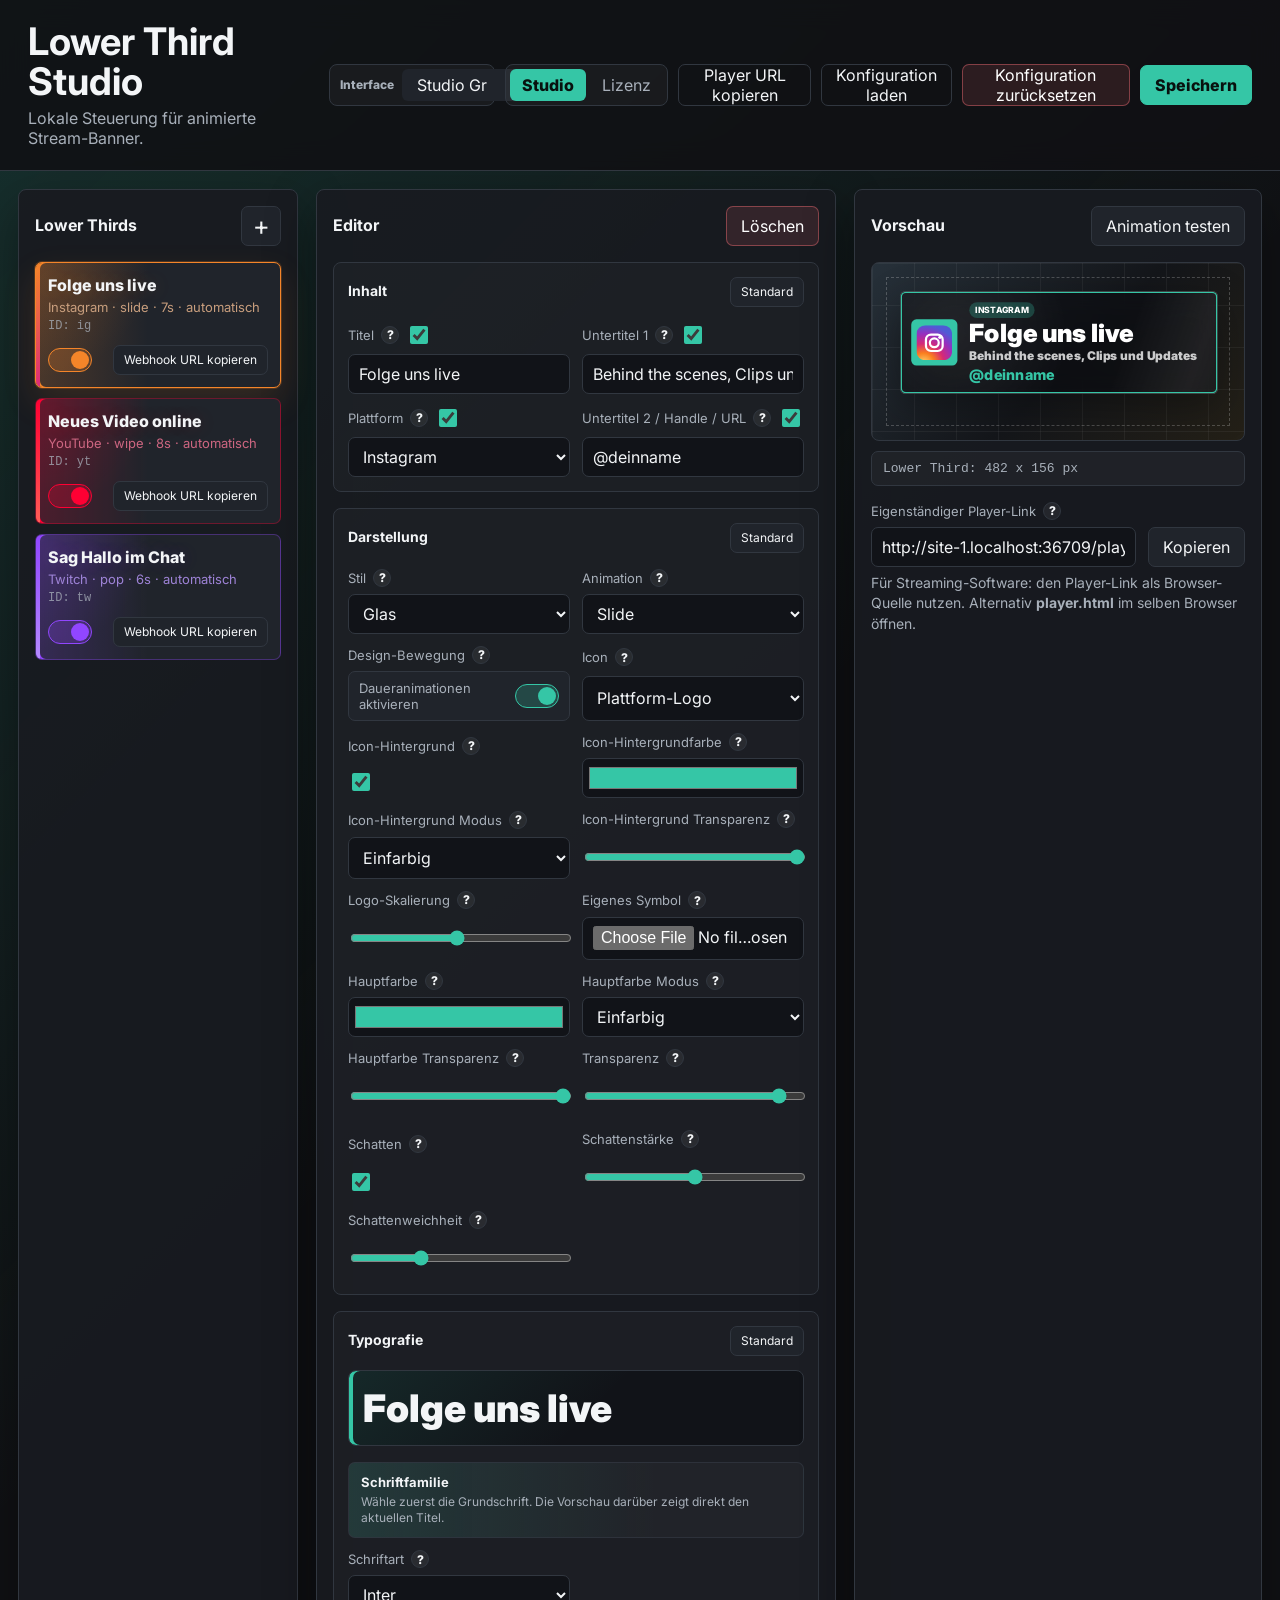
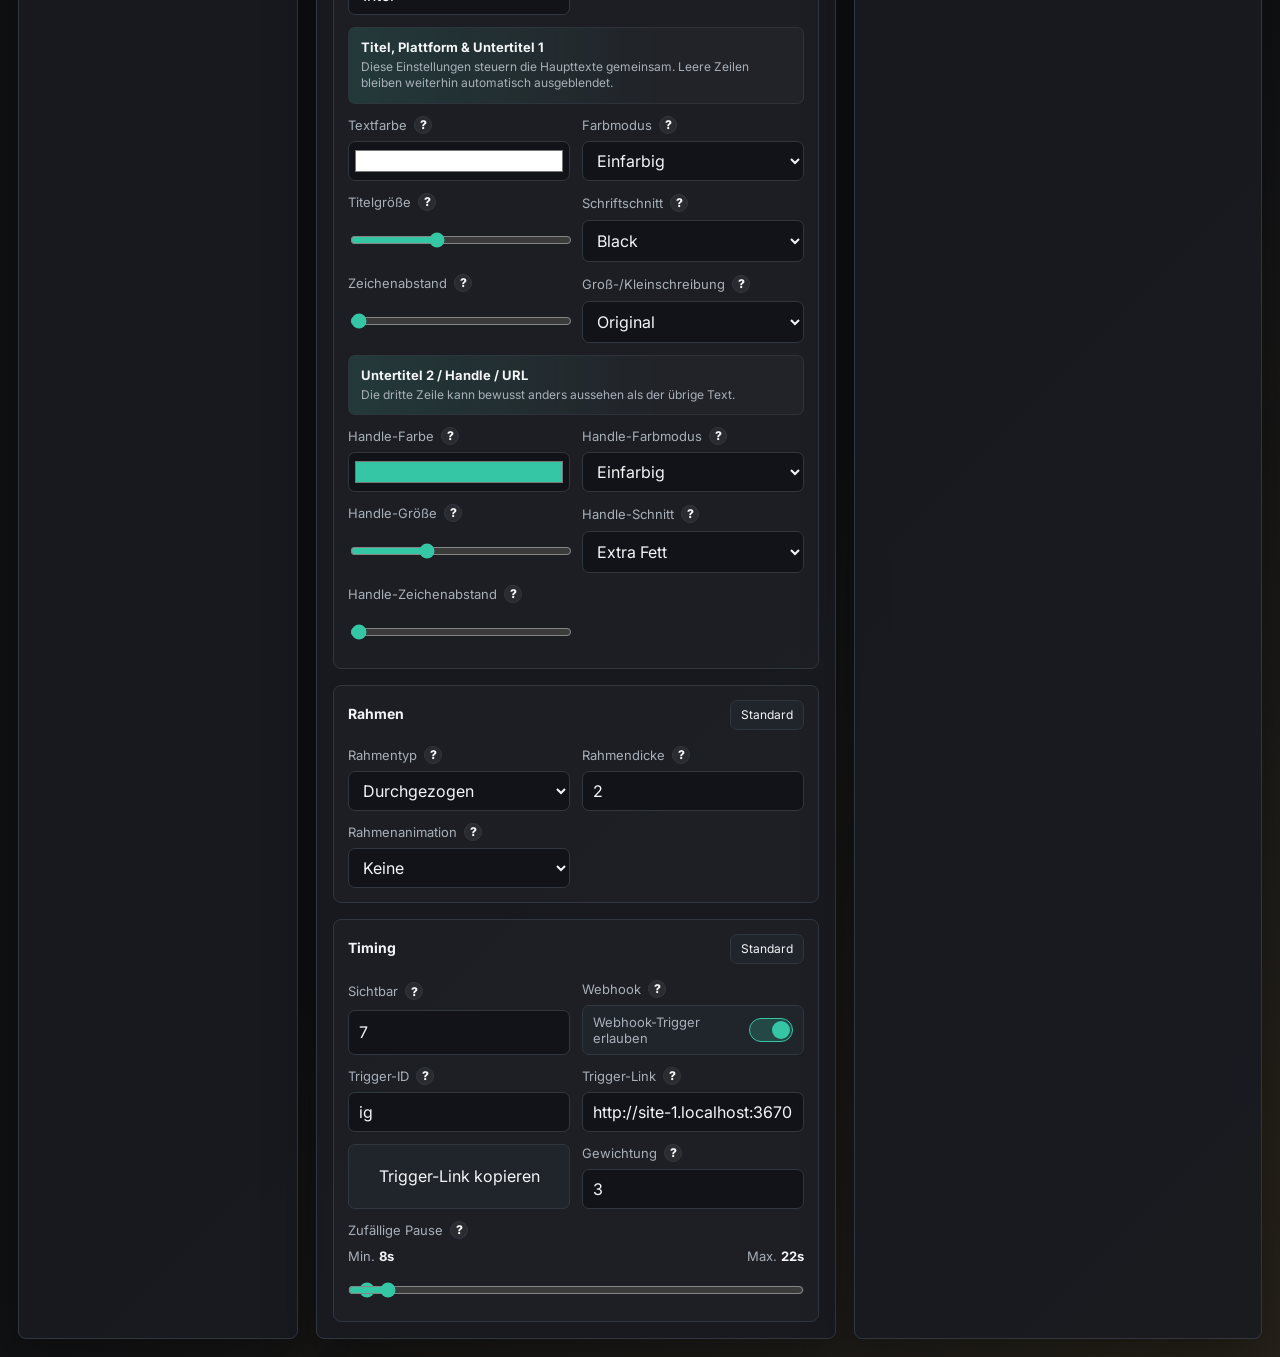
==== commit ed4baad8: "Version 1.1 - Fixed a bug with preview feature - Revising the font settings - Added new animations" ====
--- a/index.html
+++ b/index.html
@@ -26,7 +26,10 @@
         <button class="tab-button" id="licenseTabButton" type="button" role="tab" aria-selected="false" aria-controls="licenseView">Lizenz</button>
       </div>
       <button class="button ghost" id="topCopyLinkButton">Player URL kopieren</button>
+      <button class="button ghost" id="loadConfigButton" type="button">Konfiguration laden</button>
+      <button class="button danger" id="resetConfigButton" type="button">Konfiguration zurücksetzen</button>
       <button class="button primary" id="saveButton">Speichern</button>
+      <input id="loadConfigInput" type="file" accept="application/json,.json" hidden>
     </div>
   </header>
 
@@ -61,9 +64,9 @@
           </label>
           <label>
             <span class="field-head">
-              <span>Unterzeile</span>
+              <span>Untertitel 1</span>
               <span class="help-dot" title="Optionale zweite Zeile für Beschreibung, Claim oder Hinweis. Leerer Inhalt wird automatisch nicht angezeigt.">?</span>
-              <input class="inline-toggle" id="showSubtitleInput" type="checkbox" title="Unterzeile anzeigen">
+              <input class="inline-toggle" id="showSubtitleInput" type="checkbox" title="Untertitel 1 anzeigen">
             </span>
             <input id="subtitleInput" type="text" maxlength="70">
           </label>
@@ -84,9 +87,9 @@
           </label>
           <label>
             <span class="field-head">
-              <span>Handle / URL</span>
-              <span class="help-dot" title="Accountname, Kurzlink oder URL. Der Schalter blendet nur die Zeile aus, nicht die gespeicherte Eingabe.">?</span>
-              <input class="inline-toggle" id="showHandleInput" type="checkbox" title="Handle / URL anzeigen">
+              <span>Untertitel 2 / Handle / URL</span>
+              <span class="help-dot" title="Dritte Textzeile für zweiten Untertitel, Accountname, Kurzlink oder URL. Der Schalter blendet nur die Zeile aus, nicht die gespeicherte Eingabe.">?</span>
+              <input class="inline-toggle" id="showHandleInput" type="checkbox" title="Untertitel 2 / Handle / URL anzeigen">
             </span>
             <input id="handleInput" type="text" maxlength="48">
           </label>
@@ -121,6 +124,13 @@
               <option value="studio">Studio Live</option>
               <option value="kinetic">Kinetic</option>
               <option value="glassline">Glassline</option>
+              <option value="prism">Prism</option>
+              <option value="neonbar">Neon Bar</option>
+              <option value="editorial">Editorial</option>
+              <option value="aurora">Aurora</option>
+              <option value="circuit">Circuit</option>
+              <option value="livecard">Live Card</option>
+              <option value="cyberneon">Cyber Neon Frame</option>
             </select>
           </label>
           <label>
@@ -142,18 +152,26 @@
               <option value="streak">Streak</option>
               <option value="rotate">Rotate</option>
               <option value="neon">Neon Pulse</option>
-            </select>
-          </label>
-          <label>
-            <span class="field-head">
-              <span>Position</span>
-              <span class="help-dot" title="Position des Banners im Player und in der Vorschau.">?</span>
-            </span>
-            <select id="positionInput">
-              <option value="left">Links unten</option>
-              <option value="center">Mitte unten</option>
-              <option value="right">Rechts unten</option>
-            </select>
+              <option value="glitch">Glitch Cut</option>
+              <option value="fold">Fold</option>
+              <option value="skate">Skate</option>
+              <option value="signal">Signal</option>
+              <option value="orbit">Orbit</option>
+              <option value="curtain">Curtain</option>
+            </select>
+          </label>
+          <label>
+            <span class="field-head">
+              <span>Design-Bewegung</span>
+              <span class="help-dot" title="Schaltet dezente Daueranimationen des gewählten Designs ein oder aus. Die Ein- und Ausblendanimation bleibt davon unabhängig.">?</span>
+            </span>
+            <span class="switch-row">
+              <span>Daueranimationen aktivieren</span>
+              <span class="switch-control">
+                <input id="styleMotionEnabledInput" type="checkbox">
+                <span></span>
+              </span>
+            </span>
           </label>
           <label>
             <span class="field-head">
@@ -193,10 +211,10 @@
           <label>
             <span class="field-head">
               <span>Icon-Hintergrund Modus</span>
-              <span class="help-dot" title="Solid Color oder Farbverlauf für das Feld hinter dem Symbol.">?</span>
+              <span class="help-dot" title="Einfarbig oder Farbverlauf für das Feld hinter dem Symbol.">?</span>
             </span>
             <select id="iconBgColorModeInput">
-              <option value="solid">Solid Color</option>
+              <option value="solid">Einfarbig</option>
               <option value="gradient">Farbverlauf</option>
             </select>
           </label>
@@ -260,10 +278,10 @@
           <label>
             <span class="field-head">
               <span>Hauptfarbe Modus</span>
-              <span class="help-dot" title="Solid Color oder Farbverlauf für Akzente und Rahmen.">?</span>
+              <span class="help-dot" title="Einfarbig oder Farbverlauf für Akzente und Rahmen.">?</span>
             </span>
             <select id="accentColorModeInput">
-              <option value="solid">Solid Color</option>
+              <option value="solid">Einfarbig</option>
               <option value="gradient">Farbverlauf</option>
             </select>
           </label>
@@ -305,52 +323,6 @@
           </label>
           <label>
             <span class="field-head">
-              <span>Textfarbe</span>
-              <span class="help-dot" title="Textfarbe für alle sichtbaren Zeilen.">?</span>
-            </span>
-            <input id="textColorInput" type="color">
-          </label>
-          <label>
-            <span class="field-head">
-              <span>Textfarbe Modus</span>
-              <span class="help-dot" title="Solid Color oder Farbverlauf für Plattform, Titel und Unterzeile.">?</span>
-            </span>
-            <select id="textColorModeInput">
-              <option value="solid">Solid Color</option>
-              <option value="gradient">Farbverlauf</option>
-            </select>
-          </label>
-          <label>
-            <span class="field-head">
-              <span>Textverlauf</span>
-              <span class="help-dot" title="Verlaufsvorlage oder eigene zwei Farben für den Text.">?</span>
-            </span>
-            <select id="textGradientPresetInput">
-              <option value="custom">Eigener Verlauf</option>
-              <option value="sunset">Sunset</option>
-              <option value="ocean">Ocean</option>
-              <option value="neon">Neon</option>
-              <option value="sports">Sports</option>
-              <option value="gold">Gold</option>
-              <option value="ice">Ice</option>
-            </select>
-          </label>
-          <label>
-            <span class="field-head">
-              <span>Textverlauf Farbe 1</span>
-              <span class="help-dot" title="Startfarbe für den eigenen Textverlauf.">?</span>
-            </span>
-            <input id="textGradientFromInput" type="color">
-          </label>
-          <label>
-            <span class="field-head">
-              <span>Textverlauf Farbe 2</span>
-              <span class="help-dot" title="Endfarbe für den eigenen Textverlauf.">?</span>
-            </span>
-            <input id="textGradientToInput" type="color">
-          </label>
-          <label>
-            <span class="field-head">
               <span>Transparenz</span>
               <span class="help-dot" title="Deckkraft der Bannerfläche in Prozent. Text, Logo und Rahmen bleiben bewusst klarer lesbar.">?</span>
             </span>
@@ -387,6 +359,10 @@
         </div>
         <div class="font-preview" id="fontPreview">Folge uns live</div>
         <div class="section-grid">
+          <div class="section-subhead">
+            <strong>Schriftfamilie</strong>
+            <span>Wähle zuerst die Grundschrift. Die Vorschau darüber zeigt direkt den aktuellen Titel.</span>
+          </div>
           <label>
             <span class="field-head">
               <span>Schriftart</span>
@@ -421,10 +397,60 @@
               <option value="Work Sans">Work Sans</option>
             </select>
           </label>
-          <label>
-            <span class="field-head">
-              <span>Fontgröße</span>
-              <span class="help-dot" title="Größe der Hauptzeile in Pixeln. Unterzeile und Handle skalieren proportional mit.">?</span>
+          <div class="section-subhead">
+            <strong>Titel, Plattform & Untertitel 1</strong>
+            <span>Diese Einstellungen steuern die Haupttexte gemeinsam. Leere Zeilen bleiben weiterhin automatisch ausgeblendet.</span>
+          </div>
+          <label>
+            <span class="field-head">
+              <span>Textfarbe</span>
+              <span class="help-dot" title="Textfarbe für Plattform, Titel und Untertitel 1. Untertitel 2 / Handle / URL hat darunter eigene Einstellungen.">?</span>
+            </span>
+            <input id="textColorInput" type="color">
+          </label>
+          <label>
+            <span class="field-head">
+              <span>Farbmodus</span>
+              <span class="help-dot" title="Einfarbig oder Farbverlauf für Plattform, Titel und Untertitel 1.">?</span>
+            </span>
+            <select id="textColorModeInput">
+              <option value="solid">Einfarbig</option>
+              <option value="gradient">Farbverlauf</option>
+            </select>
+          </label>
+          <label>
+            <span class="field-head">
+              <span>Textverlauf</span>
+              <span class="help-dot" title="Verlaufsvorlage oder eigene zwei Farben für Plattform, Titel und Untertitel 1.">?</span>
+            </span>
+            <select id="textGradientPresetInput">
+              <option value="custom">Eigener Verlauf</option>
+              <option value="sunset">Sunset</option>
+              <option value="ocean">Ocean</option>
+              <option value="neon">Neon</option>
+              <option value="sports">Sports</option>
+              <option value="gold">Gold</option>
+              <option value="ice">Ice</option>
+            </select>
+          </label>
+          <label>
+            <span class="field-head">
+              <span>Textverlauf 1</span>
+              <span class="help-dot" title="Startfarbe für den eigenen Textverlauf.">?</span>
+            </span>
+            <input id="textGradientFromInput" type="color">
+          </label>
+          <label>
+            <span class="field-head">
+              <span>Textverlauf 2</span>
+              <span class="help-dot" title="Endfarbe für den eigenen Textverlauf.">?</span>
+            </span>
+            <input id="textGradientToInput" type="color">
+          </label>
+          <label>
+            <span class="field-head">
+              <span>Titelgröße</span>
+              <span class="help-dot" title="Größe der Hauptzeile in Pixeln. Plattform und Unterzeile bleiben proportional passend.">?</span>
             </span>
             <input id="fontSizeInput" type="range" min="22" max="64" step="1">
           </label>
@@ -460,26 +486,30 @@
               <option value="capitalize">Wortanfänge groß</option>
             </select>
           </label>
-          <label>
-            <span class="field-head">
-              <span>Handle Farbe</span>
+          <div class="section-subhead">
+            <strong>Untertitel 2 / Handle / URL</strong>
+            <span>Die dritte Zeile kann bewusst anders aussehen als der übrige Text.</span>
+          </div>
+          <label>
+            <span class="field-head">
+              <span>Handle-Farbe</span>
               <span class="help-dot" title="Separate Farbe für Kanalname, URL oder Handle.">?</span>
             </span>
             <input id="handleColorInput" type="color">
           </label>
           <label>
             <span class="field-head">
-              <span>Handle Farbmodus</span>
-              <span class="help-dot" title="Solid Color oder Farbverlauf nur für Handle / URL.">?</span>
+              <span>Handle-Farbmodus</span>
+              <span class="help-dot" title="Einfarbig oder Farbverlauf nur für Handle / URL.">?</span>
             </span>
             <select id="handleColorModeInput">
-              <option value="solid">Solid Color</option>
+              <option value="solid">Einfarbig</option>
               <option value="gradient">Farbverlauf</option>
             </select>
           </label>
           <label>
             <span class="field-head">
-              <span>Handle Verlauf</span>
+              <span>Handle-Verlauf</span>
               <span class="help-dot" title="Verlaufsvorlage oder eigene zwei Farben für Handle / URL.">?</span>
             </span>
             <select id="handleGradientPresetInput">
@@ -494,28 +524,28 @@
           </label>
           <label>
             <span class="field-head">
-              <span>Handle Verlauf 1</span>
+              <span>Handle-Verlauf 1</span>
               <span class="help-dot" title="Startfarbe für den eigenen Handle-Verlauf.">?</span>
             </span>
             <input id="handleGradientFromInput" type="color">
           </label>
           <label>
             <span class="field-head">
-              <span>Handle Verlauf 2</span>
+              <span>Handle-Verlauf 2</span>
               <span class="help-dot" title="Endfarbe für den eigenen Handle-Verlauf.">?</span>
             </span>
             <input id="handleGradientToInput" type="color">
           </label>
           <label>
             <span class="field-head">
-              <span>Handle Fontgröße</span>
+              <span>Handle-Größe</span>
               <span class="help-dot" title="Schriftgröße nur für Kanalname, URL oder Handle.">?</span>
             </span>
             <input id="handleFontSizeInput" type="range" min="12" max="42" step="1">
           </label>
           <label>
             <span class="field-head">
-              <span>Handle Schriftschnitt</span>
+              <span>Handle-Schnitt</span>
               <span class="help-dot" title="Schriftgewicht nur für Handle / URL.">?</span>
             </span>
             <select id="handleFontWeightInput">
@@ -528,7 +558,7 @@
           </label>
           <label>
             <span class="field-head">
-              <span>Handle Zeichenabstand</span>
+              <span>Handle-Zeichenabstand</span>
               <span class="help-dot" title="Buchstabenabstand nur für Handle / URL.">?</span>
             </span>
             <input id="handleLetterSpacingInput" type="range" min="0" max="6" step="0.5">
@@ -591,25 +621,38 @@
             </span>
             <input id="durationInput" type="number" min="2" max="30" step="1">
           </label>
-          <label>
+          <label class="switch-field">
+            <span class="field-head">
+              <span>Webhook</span>
+              <span class="help-dot" title="Aktiviert Trigger-ID und Trigger-Link für diesen Lower Third. Wenn deaktiviert, kann er nicht per Webhook ausgelöst werden.">?</span>
+            </span>
+            <span class="switch-row">
+              <span>Webhook-Trigger erlauben</span>
+              <span class="switch-control">
+                <input id="webhookEnabledInput" type="checkbox">
+                <span></span>
+              </span>
+            </span>
+          </label>
+          <label data-webhook-control>
             <span class="field-head">
               <span>Trigger-ID</span>
               <span class="help-dot" title="Interne ID für sofortiges manuelles Triggern. Dieser Lower Third kann über den Trigger-Link direkt aufgerufen werden.">?</span>
             </span>
             <input id="triggerIdInput" type="text" readonly>
           </label>
-          <label>
+          <label data-webhook-control>
             <span class="field-head">
               <span>Trigger-Link</span>
               <span class="help-dot" title="Öffnet den Player mit genau diesem Lower Third sofort. Gewichtung 0 ist ideal für reine Trigger-Banner.">?</span>
             </span>
             <input id="triggerLinkInput" type="text" readonly>
           </label>
-          <button class="button" id="copyTriggerLinkButton" type="button">Trigger-Link kopieren</button>
+          <button class="button" id="copyTriggerLinkButton" type="button" data-webhook-control>Trigger-Link kopieren</button>
           <label>
             <span class="field-head">
               <span>Gewichtung</span>
-              <span class="help-dot" title="Höhere Werte lassen diesen Banner häufiger in der Zufallsschleife erscheinen. 0 deaktiviert das automatische Timing für diesen Banner; er bleibt nur per Trigger-ID/Trigger-Link abrufbar.">?</span>
+              <span class="help-dot" title="Höhere Werte lassen diesen Banner häufiger in der Zufallsschleife erscheinen. 0 deaktiviert das automatische Timing; mit aktivem Webhook bleibt er manuell per Trigger-Link abrufbar.">?</span>
             </span>
             <input id="weightInput" type="number" min="0" max="10" step="1">
           </label>
@@ -639,6 +682,7 @@
       <div class="preview-stage" id="previewStage">
         <div class="safe-frame"></div>
       </div>
+      <div class="preview-size" id="previewSizeOutput">Lower Third: - x - px</div>
       <div class="share-row">
         <label>
           <span class="field-head">
@@ -694,7 +738,7 @@
         <span class="third-item-id"></span>
       </button>
       <div class="third-item-actions">
-        <label class="switch-control" title="Automatisch abspielen oder nur manuell per Webhook triggern">
+        <label class="switch-control" title="Automatisch in der Zufallsschleife abspielen oder aus der Schleife nehmen">
           <input class="third-auto-toggle" type="checkbox">
           <span></span>
         </label>
--- a/styles.css
+++ b/styles.css
@@ -401,6 +401,24 @@
   cursor: pointer;
 }
 
+.switch-field {
+  align-content: start;
+}
+
+.switch-row {
+  display: flex;
+  align-items: center;
+  justify-content: space-between;
+  gap: 12px;
+  min-height: 40px;
+  padding: 8px 10px;
+  border: 1px solid var(--line);
+  border-radius: 7px;
+  background: var(--panel-2);
+  color: var(--text);
+  font-size: 13px;
+}
+
 .switch-control input {
   position: absolute;
   opacity: 0;
@@ -456,6 +474,29 @@
   margin-top: 16px;
 }
 
+.section-subhead {
+  grid-column: 1 / -1;
+  display: grid;
+  gap: 4px;
+  padding: 11px 12px;
+  border: 1px solid color-mix(in srgb, var(--line) 78%, transparent);
+  border-radius: 7px;
+  background:
+    linear-gradient(90deg, color-mix(in srgb, var(--primary) 14%, transparent), transparent 68%),
+    rgba(255, 255, 255, .025);
+}
+
+.section-subhead strong {
+  color: var(--text);
+  font-size: 13px;
+}
+
+.section-subhead span {
+  color: var(--muted);
+  font-size: 12px;
+  line-height: 1.35;
+}
+
 .editor-section {
   margin-top: 16px;
   padding: 14px;
@@ -485,7 +526,10 @@
   align-items: center;
   overflow: hidden;
   color: var(--text);
-  background: #111318;
+  background:
+    linear-gradient(135deg, color-mix(in srgb, var(--primary) 12%, transparent), transparent 54%),
+    #111318;
+  box-shadow: inset 4px 0 0 var(--primary);
   white-space: nowrap;
 }
 
@@ -627,8 +671,8 @@
 .preview-stage {
   position: relative;
   overflow: hidden;
-  aspect-ratio: 16 / 9;
-  min-height: 300px;
+  height: clamp(118px, 14vw, 180px);
+  min-height: 0;
   margin-top: 16px;
   border: 1px solid var(--line);
   border-radius: 8px;
@@ -641,14 +685,46 @@
 
 .safe-frame {
   position: absolute;
-  inset: 7%;
+  top: 14px;
+  right: 14px;
+  bottom: 14px;
+  left: 14px;
   border: 1px dashed rgba(255, 255, 255, .22);
   pointer-events: none;
+}
+
+.preview-scale {
+  position: absolute;
+  top: 28px;
+  left: 28px;
+  width: max-content;
+  height: max-content;
+  transform: scale(var(--preview-scale, 1));
+  transform-origin: top left;
+}
+
+.preview-stage .lower-third {
+  position: relative;
+  top: auto;
+  left: auto;
+  bottom: auto;
+  max-width: 820px;
 }
 
 .player-help {
   font-size: 14px;
   line-height: 1.45;
+}
+
+.preview-size {
+  margin-top: 10px;
+  padding: 9px 11px;
+  border: 1px solid var(--line);
+  border-radius: 7px;
+  background: rgba(255, 255, 255, .035);
+  color: var(--muted);
+  font-size: 13px;
+  font-family: ui-monospace, SFMono-Regular, Consolas, "Liberation Mono", monospace;
 }
 
 .player-page {
@@ -678,14 +754,15 @@
   --letter-spacing: 0px;
   --text-transform: none;
   position: absolute;
+  left: clamp(48px, 6vw, 120px);
   bottom: 8vh;
   display: grid;
-  grid-template-columns: 64px minmax(0, auto);
+  grid-template-columns: 70px minmax(0, auto);
   align-items: center;
-  gap: 14px;
-  max-width: min(720px, 78vw);
-  min-height: 86px;
-  padding: 12px 22px 12px 12px;
+  gap: 18px;
+  max-width: min(820px, 84vw);
+  min-height: 98px;
+  padding: 16px 30px 16px 16px;
   color: var(--copy);
   font-family: var(--lt-font);
   filter: drop-shadow(0 0 0 rgba(0, 0, 0, 0));
@@ -712,6 +789,12 @@
 .shadow-after-in.anim-streak.in { animation-name: streakIn, shadowFadeIn; animation-duration: .72s, .28s; animation-timing-function: cubic-bezier(.16, 1, .3, 1), ease; animation-delay: 0s, .78s; }
 .shadow-after-in.anim-rotate.in { animation-name: rotateIn, shadowFadeIn; animation-duration: .78s, .28s; animation-timing-function: cubic-bezier(.2, .9, .2, 1), ease; }
 .shadow-after-in.anim-neon.in { animation-name: neonIn, shadowFadeIn; animation-duration: .86s, .28s; animation-timing-function: ease, ease; animation-delay: 0s, .92s; }
+.shadow-after-in.anim-glitch.in { animation-name: glitchIn, shadowFadeIn; animation-duration: .72s, .28s; animation-timing-function: steps(2, end), ease; animation-delay: 0s, .78s; }
+.shadow-after-in.anim-fold.in { animation-name: foldIn, shadowFadeIn; animation-duration: .82s, .28s; animation-timing-function: cubic-bezier(.16, 1, .3, 1), ease; animation-delay: 0s, .88s; }
+.shadow-after-in.anim-skate.in { animation-name: skateIn, shadowFadeIn; animation-duration: .78s, .28s; animation-timing-function: cubic-bezier(.16, 1, .3, 1), ease; animation-delay: 0s, .84s; }
+.shadow-after-in.anim-signal.in { animation-name: signalIn, shadowFadeIn; animation-duration: .9s, .28s; animation-timing-function: ease, ease; animation-delay: 0s, .96s; }
+.shadow-after-in.anim-orbit.in { animation-name: orbitIn, shadowFadeIn; animation-duration: .86s, .28s; animation-timing-function: cubic-bezier(.16, 1, .3, 1), ease; animation-delay: 0s, .92s; }
+.shadow-after-in.anim-curtain.in { animation-name: curtainIn, shadowFadeIn; animation-duration: .78s, .28s; animation-timing-function: cubic-bezier(.2, .9, .2, 1), ease; animation-delay: 0s, .84s; }
 
 .lower-third::before,
 .lower-third::after {
@@ -787,30 +870,40 @@
   z-index: 1;
 }
 
-.lower-third.pos-left {
-  left: 7vw;
-}
-
-.lower-third.pos-center {
-  left: 50%;
-  transform: translateX(-50%);
-  transform-origin: bottom center;
-}
-
-.lower-third.pos-right {
-  right: 7vw;
-  transform-origin: bottom right;
+.lt-canvas {
+  position: absolute;
+  inset: 0;
+  width: 100%;
+  height: 100%;
+  z-index: 0;
+  pointer-events: none;
+}
+
+.lt-style-motion-layer {
+  position: absolute;
+  inset: 0;
+  z-index: 0;
+  pointer-events: none;
+  border-radius: inherit;
+  overflow: hidden;
+}
+
+.player-page .lower-third {
+  top: 0;
+  left: 0;
+  bottom: auto;
+  max-width: min(820px, 100vw);
 }
 
 .lt-icon {
-  width: 64px;
-  height: 64px;
+  width: 70px;
+  height: 70px;
   border-radius: 8px;
   display: grid;
   place-items: center;
   background: var(--icon-bg, var(--accent));
   color: #08110e;
-  font-size: 31px;
+  font-size: 33px;
   font-weight: 900;
 }
 
@@ -893,9 +986,12 @@
 }
 
 .style-solid {
-  background: linear-gradient(90deg, rgba(10 12 16 / var(--surface-alpha)), rgba(24 29 35 / calc(var(--surface-alpha) * .94)));
-  border-left: 7px solid var(--accent-solid);
-  border-radius: 8px;
+  background:
+    linear-gradient(90deg, rgba(var(--accent-rgb) / .24) 0 2px, transparent 2px 100%),
+    linear-gradient(90deg, rgba(10 12 16 / var(--surface-alpha)), rgba(24 29 35 / calc(var(--surface-alpha) * .94)));
+  border: 1px solid rgba(255 255 255 / .16);
+  border-radius: 8px;
+  box-shadow: inset 0 0 0 1px rgba(var(--accent-rgb) / .16);
 }
 
 .style-glass {
@@ -991,6 +1087,61 @@
   height: 54px;
 }
 
+.style-solid .lt-style-motion-layer {
+  background: linear-gradient(105deg, transparent 0 36%, rgba(255 255 255 / .10) 45%, rgba(var(--accent-rgb) / .16) 51%, transparent 62%);
+  background-size: 220% 100%;
+  mix-blend-mode: screen;
+  opacity: .55;
+  animation: layerSweepSlow 7s ease-in-out infinite;
+}
+
+.style-glass .lt-style-motion-layer {
+  background:
+    radial-gradient(circle at 12% 30%, rgba(255 255 255 / .13), transparent 28%),
+    linear-gradient(110deg, transparent 0 32%, rgba(255 255 255 / .12) 42%, transparent 54%);
+  background-size: 140% 140%, 230% 100%;
+  mix-blend-mode: screen;
+  opacity: .58;
+  animation: layerGlassDrift 8s ease-in-out infinite;
+}
+
+.style-stripe .lt-style-motion-layer {
+  background: linear-gradient(90deg, rgba(var(--accent-rgb) / .34) 0 18px, transparent 18px 100%);
+  opacity: .70;
+  animation: layerStripePulse 4.8s ease-in-out infinite;
+}
+
+.style-compact .lt-style-motion-layer {
+  background: linear-gradient(90deg, transparent, rgba(var(--accent-rgb) / .40), rgba(255 255 255 / .28), rgba(var(--accent-rgb) / .40), transparent);
+  background-size: 260% 100%;
+  clip-path: inset(calc(100% - 7px) 0 0 0);
+  animation: layerSweepSlow 5.8s linear infinite;
+}
+
+.style-sports .lt-style-motion-layer {
+  background: repeating-linear-gradient(120deg, transparent 0 32px, rgba(255 255 255 / .08) 32px 36px, transparent 36px 70px);
+  background-size: 180% 100%;
+  mix-blend-mode: screen;
+  opacity: .48;
+  animation: layerDiagonalDrift 8s linear infinite;
+}
+
+.style-scoreboard .lt-style-motion-layer {
+  background:
+    linear-gradient(90deg, transparent 0 108px, rgba(255 255 255 / .07) 108px 109px, transparent 109px),
+    repeating-linear-gradient(0deg, rgba(255 255 255 / .035) 0 1px, transparent 1px 8px);
+  background-size: 100% 100%, 100% 180%;
+  opacity: .62;
+  animation: layerScanDown 7.5s linear infinite;
+}
+
+.style-ticker .lt-style-motion-layer {
+  background: linear-gradient(90deg, transparent 0 18%, rgba(var(--accent-rgb) / .30) 50%, transparent 82%);
+  background-size: 180% 100%;
+  opacity: .54;
+  animation: layerTickerDrift 6.5s linear infinite;
+}
+
 .style-broadcast {
   background:
     linear-gradient(180deg, rgba(255 255 255 / .16), transparent 42%),
@@ -998,6 +1149,16 @@
   border-radius: 8px;
   border: 1px solid rgba(255 255 255 / .24);
   box-shadow: inset 0 -5px 0 rgba(var(--accent-rgb) / .7);
+}
+
+.style-broadcast .lt-style-motion-layer {
+  background:
+    linear-gradient(180deg, rgba(255 255 255 / .08), transparent 42%),
+    linear-gradient(90deg, transparent, rgba(var(--accent-rgb) / .22), transparent);
+  background-size: 100% 100%, 210% 100%;
+  mix-blend-mode: screen;
+  opacity: .58;
+  animation: layerSweepSlow 8s ease-in-out infinite;
 }
 
 .style-slab {
@@ -1007,6 +1168,13 @@
   box-shadow: 8px 8px 0 rgba(var(--accent-rgb) / .35);
 }
 
+.style-slab .lt-style-motion-layer {
+  background: linear-gradient(135deg, rgba(var(--accent-rgb) / .18), transparent 34%, rgba(255 255 255 / .06) 50%, transparent 66%);
+  background-size: 180% 180%;
+  opacity: .64;
+  animation: layerSlabShift 7.2s ease-in-out infinite;
+}
+
 .style-chrome {
   background:
     linear-gradient(180deg, rgba(255 255 255 / .30), rgba(255 255 255 / .05) 46%, rgba(0 0 0 / .20) 47%),
@@ -1015,14 +1183,30 @@
   border: 1px solid rgba(255 255 255 / .28);
 }
 
+.style-chrome .lt-style-motion-layer {
+  background: linear-gradient(105deg, transparent 0 28%, rgba(255 255 255 / .28) 38%, rgba(255 255 255 / .07) 49%, transparent 62%);
+  background-size: 250% 100%;
+  mix-blend-mode: screen;
+  opacity: .48;
+  animation: layerChromeSheen 7.8s ease-in-out infinite;
+}
+
 .style-holo {
   background:
-    linear-gradient(115deg, transparent 0 28%, rgba(255 255 255 / .20) 34%, transparent 42%),
     linear-gradient(90deg, rgba(7 12 18 / var(--surface-alpha)), rgba(var(--accent-rgb) / calc(var(--surface-alpha) * .30)), rgba(7 12 18 / var(--surface-alpha)));
-  background-size: 240% 100%, 100% 100%;
+  background-size: 100% 100%;
   border: 1px solid rgba(255 255 255 / .28);
   border-radius: 8px;
-  animation: holoSweep 3.5s linear infinite;
+}
+
+.style-holo .lt-style-motion-layer {
+  background:
+    linear-gradient(115deg, transparent 0 24%, rgba(255 255 255 / .16) 31%, rgba(var(--accent-rgb) / .22) 37%, transparent 46%),
+    repeating-linear-gradient(0deg, rgba(255 255 255 / .035) 0 1px, transparent 1px 7px);
+  background-size: 260% 100%, 100% 100%;
+  mix-blend-mode: screen;
+  opacity: .72;
+  animation: holoLayerDrift 6.5s linear infinite;
 }
 
 .style-ribbon {
@@ -1036,6 +1220,15 @@
 
 .style-ribbon .lt-icon {
   border-radius: 4px 12px 4px 12px;
+}
+
+.style-ribbon .lt-style-motion-layer {
+  background:
+    linear-gradient(135deg, rgba(255 255 255 / .16) 0 28px, transparent 28px),
+    linear-gradient(315deg, rgba(var(--accent-rgb) / .24) 0 24px, transparent 24px);
+  background-size: 120% 120%;
+  opacity: .66;
+  animation: layerRibbonPulse 5.6s ease-in-out infinite;
 }
 
 .style-esports {
@@ -1052,6 +1245,13 @@
   text-shadow: 2px 2px 0 rgba(0 0 0 / .55);
 }
 
+.style-esports .lt-style-motion-layer {
+  background: repeating-linear-gradient(120deg, transparent 0 14px, rgba(255 255 255 / .06) 14px 18px, transparent 18px 38px);
+  background-size: 180% 100%;
+  opacity: .55;
+  animation: layerDiagonalDrift 4.8s linear infinite;
+}
+
 .style-studio {
   background:
     linear-gradient(90deg, rgba(var(--accent-rgb) / .90) 0 8px, transparent 8px),
@@ -1066,6 +1266,13 @@
   animation: studioPulse 2.2s ease-in-out infinite;
 }
 
+.style-studio .lt-style-motion-layer {
+  background: radial-gradient(circle at 14% 50%, rgba(var(--accent-rgb) / .28), transparent 36%);
+  background-size: 130% 130%;
+  opacity: .70;
+  animation: layerStudioGlow 5.8s ease-in-out infinite;
+}
+
 .style-kinetic {
   background:
     linear-gradient(100deg, rgba(0 0 0 / 0) 0 22%, rgba(var(--accent-rgb) / .28) 23% 31%, rgba(0 0 0 / 0) 32% 100%),
@@ -1077,6 +1284,13 @@
 
 .style-kinetic .lt-title {
   animation: kineticText 2.8s ease-in-out infinite;
+}
+
+.style-kinetic .lt-style-motion-layer {
+  background: linear-gradient(100deg, transparent 0 24%, rgba(var(--accent-rgb) / .24) 28% 36%, transparent 42% 100%);
+  background-size: 220% 100%;
+  opacity: .60;
+  animation: layerKineticGlide 5.2s ease-in-out infinite;
 }
 
 .style-glassline {
@@ -1094,6 +1308,358 @@
   border: 1px solid rgba(255 255 255 / .16);
 }
 
+.style-glassline .lt-style-motion-layer {
+  background:
+    linear-gradient(90deg, transparent, rgba(255 255 255 / .12), transparent),
+    linear-gradient(90deg, transparent, rgba(var(--accent-rgb) / .54), transparent);
+  background-size: 230% 100%, 220% 100%;
+  background-position: 120% 0, -120% 100%;
+  mix-blend-mode: screen;
+  opacity: .58;
+  animation: layerGlasslineFlow 7.2s linear infinite;
+}
+
+.style-prism {
+  background:
+    linear-gradient(120deg, rgba(255 255 255 / .18), transparent 22% 58%, rgba(255 255 255 / .12) 72%, transparent),
+    linear-gradient(90deg, rgba(8 10 16 / var(--surface-alpha)), rgba(var(--accent-rgb) / calc(var(--surface-alpha) * .34)), rgba(24 18 36 / var(--surface-alpha)));
+  background-size: 220% 100%, 100% 100%;
+  border: 1px solid rgba(255 255 255 / .22);
+  border-radius: 8px;
+  animation: prismSlide 4.2s ease-in-out infinite;
+}
+
+.style-prism .lt-icon {
+  background:
+    radial-gradient(circle at 30% 20%, rgba(var(--accent-rgb) / .32), transparent 36%),
+    linear-gradient(135deg, rgba(6 8 13 / .96), rgba(18 10 28 / .92));
+  box-shadow:
+    inset 0 0 0 1px rgba(255 255 255 / .14),
+    0 0 18px rgba(var(--accent-rgb) / .34);
+}
+
+.style-prism .lt-icon.no-bg {
+  background:
+    radial-gradient(circle at 30% 20%, rgba(var(--accent-rgb) / .32), transparent 36%),
+    linear-gradient(135deg, rgba(6 8 13 / .96), rgba(18 10 28 / .92));
+}
+
+.style-neonbar {
+  background:
+    linear-gradient(90deg, rgba(4 5 8 / var(--surface-alpha)) 0 68%, rgba(var(--accent-rgb) / calc(var(--surface-alpha) * .42))),
+    repeating-linear-gradient(90deg, transparent 0 20px, rgba(255 255 255 / .08) 20px 21px);
+  border-radius: 8px;
+  border-top: 1px solid rgba(255 255 255 / .22);
+  box-shadow: inset 0 -5px 0 var(--accent-solid), inset 0 0 26px rgba(var(--accent-rgb) / .18);
+}
+
+.style-neonbar .lt-title {
+  text-shadow: 0 0 16px rgba(var(--accent-rgb) / .50);
+}
+
+.style-neonbar .lt-style-motion-layer {
+  background:
+    linear-gradient(90deg, transparent, rgba(var(--accent-rgb) / .24), rgba(255 255 255 / .18), rgba(var(--accent-rgb) / .24), transparent),
+    repeating-linear-gradient(90deg, transparent 0 20px, rgba(255 255 255 / .04) 20px 21px);
+  background-size: 220% 100%, 100% 100%;
+  mix-blend-mode: screen;
+  opacity: .66;
+  animation: layerNeonbarFlow 5.6s linear infinite;
+}
+
+.style-editorial {
+  grid-template-columns: 72px minmax(0, auto);
+  min-height: 96px;
+  background:
+    linear-gradient(90deg, var(--accent) 0 96px, rgba(245 247 250 / var(--surface-alpha)) 96px 100%);
+  border-radius: 2px;
+  color: #0b0d10;
+}
+
+.style-editorial .lt-icon {
+  background: rgba(0 0 0 / .18);
+  color: #ffffff;
+}
+
+.style-editorial .lt-platform,
+.style-editorial .lt-title,
+.style-editorial .lt-subtitle {
+  color: #0b0d10;
+}
+
+.style-editorial .lt-handle {
+  color: color-mix(in srgb, var(--accent-solid) 68%, #0b0d10);
+}
+
+.style-aurora {
+  background:
+    radial-gradient(circle at 18% 0%, rgba(var(--accent-rgb) / .45), transparent 32%),
+    radial-gradient(circle at 88% 100%, rgba(245 191 84 / .34), transparent 34%),
+    linear-gradient(110deg, rgba(7 11 18 / var(--surface-alpha)), rgba(20 30 42 / var(--surface-alpha)));
+  background-size: 160% 160%, 150% 150%, 100% 100%;
+  border: 1px solid rgba(255 255 255 / .20);
+  border-radius: 8px;
+  animation: auroraDrift 5.5s ease-in-out infinite;
+}
+
+.style-aurora .lt-icon {
+  box-shadow: 0 0 28px rgba(var(--accent-rgb) / .36);
+}
+
+.style-circuit {
+  background:
+    linear-gradient(90deg, rgba(var(--accent-rgb) / .42) 0 2px, transparent 2px 18px),
+    linear-gradient(0deg, rgba(var(--accent-rgb) / .24) 0 1px, transparent 1px 16px),
+    linear-gradient(90deg, rgba(7 9 13 / var(--surface-alpha)), rgba(14 20 27 / var(--surface-alpha)));
+  background-size: 42px 100%, 100% 32px, 100% 100%;
+  border-radius: 8px;
+  border: 1px solid rgba(var(--accent-rgb) / .46);
+  animation: circuitFlow 3.2s linear infinite;
+}
+
+.style-circuit .lt-platform {
+  border: 1px solid rgba(var(--accent-rgb) / .50);
+}
+
+.style-livecard {
+  background:
+    linear-gradient(90deg, rgba(var(--accent-rgb) / .95) 0 84px, transparent 84px),
+    linear-gradient(180deg, rgba(255 255 255 / .11), transparent 44%),
+    rgba(9 11 16 / var(--surface-alpha));
+  border-radius: 8px;
+  border: 1px solid rgba(255 255 255 / .18);
+  box-shadow: inset 0 0 0 1px rgba(var(--accent-rgb) / .18);
+}
+
+.style-livecard .lt-icon {
+  animation: liveDot 1.35s ease-in-out infinite;
+}
+
+.style-livecard .lt-style-motion-layer {
+  background:
+    radial-gradient(circle at 42px 50%, rgba(255 255 255 / .16), transparent 30px),
+    linear-gradient(90deg, transparent 0 84px, rgba(var(--accent-rgb) / .18) 84px 100%);
+  background-size: 100% 100%, 220% 100%;
+  opacity: .64;
+  animation: layerLiveCardGlow 3.8s ease-in-out infinite;
+}
+
+.style-cyberneon {
+  width: min(980px, 92vw);
+  min-height: 178px;
+  grid-template-columns: minmax(0, 1fr);
+  place-items: center;
+  padding: 24px 92px 46px;
+  background:
+    linear-gradient(90deg, transparent 0 5%, rgba(0 132 255 / .18) 16% 84%, transparent 100%),
+    linear-gradient(180deg, rgba(43 145 255 / .18), transparent 34%),
+    radial-gradient(ellipse at 50% 95%, rgba(0 119 255 / .46), transparent 54%),
+    linear-gradient(180deg, rgba(7 38 76 / calc(var(--surface-alpha) * .90)), rgba(2 10 24 / calc(var(--surface-alpha) * .96)));
+  border: 0;
+  border-radius: 0;
+  clip-path: polygon(5% 18%, 17% 4%, 83% 4%, 95% 18%, 100% 88%, 98.5% 100%, 1.5% 100%, 0 88%);
+  box-shadow:
+    inset 0 0 44px rgba(0 127 255 / .34),
+    inset 0 20px 34px rgba(255 255 255 / .08);
+}
+
+.style-cyberneon .lt-platform {
+  display: none;
+}
+
+.style-cyberneon .lt-icon {
+  position: absolute;
+  left: 50%;
+  bottom: 10px;
+  z-index: 4;
+  display: grid;
+  width: 50px;
+  height: 50px;
+  translate: -50% 0;
+  border: 2px solid rgba(162 216 255 / .84);
+  border-radius: 50%;
+  background:
+    radial-gradient(circle at 35% 28%, rgba(255 255 255 / .42), transparent 30%),
+    linear-gradient(145deg, rgba(6 48 100 / .96), rgba(0 76 175 / .88));
+  color: #ffffff;
+  box-shadow:
+    inset 0 0 14px rgba(255 255 255 / .16),
+    0 0 12px rgba(77 172 255 / .80),
+    0 0 28px rgba(0 107 255 / .62);
+}
+
+.style-cyberneon .lt-icon.no-bg {
+  background:
+    radial-gradient(circle at 35% 28%, rgba(255 255 255 / .42), transparent 30%),
+    linear-gradient(145deg, rgba(6 48 100 / .96), rgba(0 76 175 / .88));
+}
+
+.style-cyberneon .lt-icon img {
+  max-width: 68%;
+  max-height: 68%;
+  filter: drop-shadow(0 0 8px rgba(255 255 255 / .45));
+}
+
+.style-cyberneon .lt-copy {
+  width: 100%;
+  text-align: center;
+  text-transform: uppercase;
+  translate: 0 -10px;
+}
+
+.style-cyberneon .lt-title {
+  display: inline-block;
+  margin: -30px 0 2px;
+  padding: 0 18px;
+  background: linear-gradient(180deg, #ffffff, #a9d6ff 58%, #ffffff);
+  -webkit-background-clip: text;
+  background-clip: text;
+  color: #eef8ff;
+  font-size: calc(var(--title-size) * 1.08);
+  line-height: .92;
+  letter-spacing: max(var(--letter-spacing), 1px);
+  text-shadow:
+    0 0 8px rgba(255 255 255 / .70),
+    0 0 18px rgba(var(--accent-rgb) / .84),
+    0 2px 0 rgba(0 0 0 / .72);
+}
+
+.style-cyberneon .lt-subtitle {
+  margin-top: 8px;
+  color: #f6fbff;
+  font-size: calc(var(--title-size) * .72);
+  line-height: .96;
+  font-weight: 800;
+  letter-spacing: max(var(--letter-spacing), .5px);
+  text-shadow: 0 0 12px rgba(var(--accent-rgb) / .68), 0 2px 0 rgba(0 0 0 / .72);
+}
+
+.style-cyberneon .lt-handle {
+  margin-top: 7px;
+  color: color-mix(in srgb, var(--handle-color) 72%, #ffffff);
+  font-size: calc(var(--handle-size) * .9);
+  line-height: 1;
+  font-weight: var(--handle-weight);
+  letter-spacing: max(var(--handle-letter-spacing), 1px);
+  text-shadow: 0 0 10px rgba(var(--accent-rgb) / .70), 0 2px 0 rgba(0 0 0 / .78);
+}
+
+.style-cyberneon .lt-neon-runner {
+  position: absolute;
+  inset: 0;
+  z-index: 3;
+  pointer-events: none;
+}
+
+.style-cyberneon .lt-neon-svg {
+  width: 100%;
+  height: 100%;
+  overflow: visible;
+}
+
+.style-cyberneon .lt-neon-glow,
+.style-cyberneon .lt-neon-trace {
+  fill: none;
+  vector-effect: non-scaling-stroke;
+}
+
+.style-cyberneon .lt-neon-glow {
+  stroke: rgba(40 151 255 / .86);
+  stroke-width: 3.4;
+  filter:
+    drop-shadow(0 0 5px rgba(64 170 255 / .95))
+    drop-shadow(0 0 16px rgba(0 102 255 / .86))
+    drop-shadow(0 0 30px rgba(0 84 255 / .54));
+}
+
+.style-cyberneon .lt-neon-trace {
+  stroke: #ffffff;
+  stroke-width: 5.2;
+  stroke-linecap: round;
+  stroke-dasharray: 56 944;
+  stroke-dashoffset: 0;
+  filter:
+    drop-shadow(0 0 6px rgba(255 255 255 / .98))
+    drop-shadow(0 0 14px rgba(72 183 255 / .92))
+    drop-shadow(0 0 28px rgba(0 110 255 / .76));
+  animation: neonTracePath 2.7s linear infinite;
+}
+
+.style-cyberneon::after {
+  content: "";
+  display: block;
+  position: absolute;
+  left: 17%;
+  right: 17%;
+  top: 48%;
+  height: 2px;
+  background: linear-gradient(90deg, transparent, rgba(54 160 255 / .86), rgba(255 255 255 / .85), rgba(54 160 255 / .86), transparent);
+  box-shadow: 0 0 18px rgba(48 155 255 / .76);
+  opacity: .60;
+}
+
+.style-motion-on.style-solid .lt-icon,
+.style-motion-on.style-glass .lt-icon,
+.style-motion-on.style-stripe .lt-icon,
+.style-motion-on.style-compact .lt-icon,
+.style-motion-on.style-broadcast .lt-icon,
+.style-motion-on.style-glassline .lt-icon {
+  animation: designIconBreathe 4.8s ease-in-out infinite;
+}
+
+.style-motion-on.style-solid .lt-platform,
+.style-motion-on.style-glass .lt-platform,
+.style-motion-on.style-compact .lt-platform,
+.style-motion-on.style-scoreboard .lt-platform,
+.style-motion-on.style-neonbar .lt-platform {
+  animation: designBadgePulse 4.2s ease-in-out infinite;
+}
+
+.style-motion-on.style-sports .lt-title,
+.style-motion-on.style-scoreboard .lt-title,
+.style-motion-on.style-esports .lt-title,
+.style-motion-on.style-chrome .lt-title,
+.style-motion-on.style-neonbar .lt-title {
+  animation: designTextGlow 3.8s ease-in-out infinite;
+}
+
+.style-motion-on.style-ticker .lt-copy,
+.style-motion-on.style-ribbon .lt-copy {
+  animation: designMicroSlide 5.2s ease-in-out infinite;
+}
+
+.style-motion-on.style-slab .lt-icon {
+  animation: designSlabLift 4.6s ease-in-out infinite;
+}
+
+.style-motion-on.style-editorial .lt-copy {
+  animation: designEditorialFocus 5.4s ease-in-out infinite;
+}
+
+.style-motion-on.style-studio .lt-platform,
+.style-motion-on.style-livecard .lt-platform {
+  animation: designLivePulse 2.8s ease-in-out infinite;
+}
+
+.style-motion-off.style-studio .lt-icon,
+.style-motion-off.style-livecard .lt-icon,
+.style-motion-off.style-kinetic .lt-title,
+.style-motion-off .lt-icon,
+.style-motion-off .lt-platform,
+.style-motion-off .lt-title,
+.style-motion-off .lt-copy {
+  animation: none;
+}
+
+.style-motion-off.style-holo,
+.style-motion-off.style-esports,
+.style-motion-off.style-kinetic,
+.style-motion-off.style-prism,
+.style-motion-off.style-aurora,
+.style-motion-off.style-circuit {
+  animation: none;
+}
+
 .anim-slide.in {
   animation: slideIn .75s cubic-bezier(.2, .9, .2, 1) both;
 }
@@ -1196,6 +1762,54 @@
 
 .anim-neon.out {
   animation: neonOut .5s ease both;
+}
+
+.anim-glitch.in {
+  animation: glitchIn .72s steps(2, end) both;
+}
+
+.anim-glitch.out {
+  animation: glitchOut .36s steps(2, end) both;
+}
+
+.anim-fold.in {
+  animation: foldIn .82s cubic-bezier(.16, 1, .3, 1) both;
+}
+
+.anim-fold.out {
+  animation: foldOut .46s ease both;
+}
+
+.anim-skate.in {
+  animation: skateIn .78s cubic-bezier(.16, 1, .3, 1) both;
+}
+
+.anim-skate.out {
+  animation: skateOut .42s ease both;
+}
+
+.anim-signal.in {
+  animation: signalIn .9s ease both;
+}
+
+.anim-signal.out {
+  animation: signalOut .45s ease both;
+}
+
+.anim-orbit.in {
+  animation: orbitIn .86s cubic-bezier(.16, 1, .3, 1) both;
+}
+
+.anim-orbit.out {
+  animation: orbitOut .46s ease both;
+}
+
+.anim-curtain.in {
+  animation: curtainIn .78s cubic-bezier(.2, .9, .2, 1) both;
+}
+
+.anim-curtain.out {
+  animation: curtainOut .42s ease both;
 }
 
 @keyframes slideIn {
@@ -1327,6 +1941,73 @@
   to { opacity: 0; filter: brightness(1.7) blur(9px) drop-shadow(0 0 26px var(--accent-solid)); }
 }
 
+@keyframes glitchIn {
+  0% { opacity: 0; translate: -34px 0; clip-path: inset(0 100% 0 0); filter: contrast(1.6) saturate(1.8); }
+  18% { opacity: 1; translate: 18px -2px; clip-path: inset(0 8% 58% 0); }
+  32% { translate: -10px 3px; clip-path: inset(44% 0 12% 7%); }
+  48% { translate: 8px 0; clip-path: inset(0 0 0 0); }
+  64% { translate: -3px 0; filter: contrast(1.2) saturate(1.2); }
+  to { opacity: 1; translate: 0 0; clip-path: inset(0 0 0 0); filter: none; }
+}
+
+@keyframes glitchOut {
+  0% { opacity: 1; clip-path: inset(0 0 0 0); }
+  40% { translate: 14px 0; clip-path: inset(0 0 52% 12%); }
+  to { opacity: 0; translate: -38px 0; clip-path: inset(48% 100% 0 0); filter: contrast(1.8); }
+}
+
+@keyframes foldIn {
+  from { opacity: 0; transform: perspective(900px) rotateY(-72deg) scaleX(.72); }
+  64% { opacity: 1; transform: perspective(900px) rotateY(8deg) scaleX(1.02); }
+  to { opacity: 1; transform: perspective(900px) rotateY(0) scaleX(1); }
+}
+
+@keyframes foldOut {
+  to { opacity: 0; transform: perspective(900px) rotateY(54deg) scaleX(.74); }
+}
+
+@keyframes skateIn {
+  from { opacity: 0; translate: -190px 38px; rotate: -4deg; filter: blur(8px); }
+  70% { opacity: 1; translate: 12px -3px; rotate: 1deg; filter: blur(0); }
+  to { opacity: 1; translate: 0 0; rotate: 0deg; }
+}
+
+@keyframes skateOut {
+  to { opacity: 0; translate: 170px -18px; rotate: 3deg; filter: blur(6px); }
+}
+
+@keyframes signalIn {
+  0% { opacity: 0; scale: .96; clip-path: inset(46% 0 46% 0); filter: brightness(2.1) blur(5px); }
+  28% { opacity: 1; clip-path: inset(0 0 0 0); filter: brightness(1.6) blur(0); }
+  44% { opacity: .76; translate: 6px 0; }
+  60% { opacity: 1; translate: -3px 0; }
+  to { opacity: 1; scale: 1; translate: 0 0; filter: brightness(1); }
+}
+
+@keyframes signalOut {
+  to { opacity: 0; scale: .98; clip-path: inset(48% 0 48% 0); filter: brightness(1.8) blur(4px); }
+}
+
+@keyframes orbitIn {
+  from { opacity: 0; translate: -80px 44px; rotate: -14deg; scale: .82; }
+  62% { opacity: 1; translate: 8px -6px; rotate: 3deg; scale: 1.03; }
+  to { opacity: 1; translate: 0 0; rotate: 0deg; scale: 1; }
+}
+
+@keyframes orbitOut {
+  to { opacity: 0; translate: 72px -34px; rotate: 11deg; scale: .88; }
+}
+
+@keyframes curtainIn {
+  from { opacity: 0; clip-path: inset(0 50% 0 50%); scale: 1.04 1; }
+  72% { opacity: 1; clip-path: inset(0 0 0 0); scale: .99 1; }
+  to { opacity: 1; clip-path: inset(0 0 0 0); scale: 1; }
+}
+
+@keyframes curtainOut {
+  to { opacity: 0; clip-path: inset(0 50% 0 50%); scale: .96 1; }
+}
+
 @keyframes framePulse {
   0%, 100% { opacity: .55; }
   50% { opacity: 1; box-shadow: inset 0 0 24px color-mix(in srgb, var(--accent-solid) 55%, transparent), 0 0 24px color-mix(in srgb, var(--accent-solid) 45%, transparent); }
@@ -1345,6 +2026,11 @@
   to { background-position: -80% 0, 0 0; }
 }
 
+@keyframes holoLayerDrift {
+  from { background-position: 140% 0, 0 0; }
+  to { background-position: -120% 0, 0 0; }
+}
+
 @keyframes esportsScan {
   to { background-position: 36px 0, 0 0; }
 }
@@ -1362,6 +2048,158 @@
 @keyframes kineticText {
   0%, 100% { translate: 0 0; }
   50% { translate: 5px 0; }
+}
+
+@keyframes prismSlide {
+  0%, 100% { background-position: 120% 0, 0 0; }
+  50% { background-position: -40% 0, 0 0; }
+}
+
+@keyframes auroraDrift {
+  0%, 100% { background-position: 0% 0%, 100% 100%, 0 0; }
+  50% { background-position: 35% 18%, 70% 76%, 0 0; }
+}
+
+@keyframes circuitFlow {
+  to { background-position: 42px 0, 0 32px, 0 0; }
+}
+
+@keyframes liveDot {
+  0%, 100% { box-shadow: 0 0 0 0 rgba(var(--accent-rgb) / .55); }
+  50% { box-shadow: 0 0 0 8px rgba(var(--accent-rgb) / 0), 0 0 26px rgba(var(--accent-rgb) / .48); }
+}
+
+@keyframes neonTracePath {
+  to { stroke-dashoffset: -1000; }
+}
+
+@keyframes designIconBreathe {
+  0%, 100% {
+    filter: brightness(1) saturate(1);
+    scale: 1;
+  }
+  50% {
+    filter: brightness(1.12) saturate(1.08);
+    scale: 1.025;
+  }
+}
+
+@keyframes designBadgePulse {
+  0%, 100% {
+    box-shadow: 0 0 0 rgba(var(--accent-rgb) / 0);
+    opacity: .92;
+  }
+  50% {
+    box-shadow: 0 0 14px rgba(var(--accent-rgb) / .34);
+    opacity: 1;
+  }
+}
+
+@keyframes designTextGlow {
+  0%, 100% {
+    text-shadow: 0 0 0 rgba(var(--accent-rgb) / 0);
+  }
+  50% {
+    text-shadow: 0 0 14px rgba(var(--accent-rgb) / .46), 0 2px 0 rgba(0 0 0 / .32);
+  }
+}
+
+@keyframes designMicroSlide {
+  0%, 100% { translate: 0 0; }
+  50% { translate: 3px 0; }
+}
+
+@keyframes designSlabLift {
+  0%, 100% {
+    translate: 0 0;
+    box-shadow: none;
+  }
+  50% {
+    translate: -1px -1px;
+    box-shadow: 0 0 16px rgba(var(--accent-rgb) / .28);
+  }
+}
+
+@keyframes designEditorialFocus {
+  0%, 100% { filter: contrast(1); }
+  50% { filter: contrast(1.08) brightness(1.03); }
+}
+
+@keyframes designLivePulse {
+  0%, 100% {
+    filter: brightness(1);
+  }
+  50% {
+    filter: brightness(1.18);
+  }
+}
+
+@keyframes layerSweepSlow {
+  0%, 100% { background-position: 130% 0; }
+  50% { background-position: -30% 0; }
+}
+
+@keyframes layerGlassDrift {
+  0%, 100% { background-position: 0% 40%, 140% 0; }
+  50% { background-position: 24% 58%, -40% 0; }
+}
+
+@keyframes layerStripePulse {
+  0%, 100% { opacity: .42; filter: brightness(1); }
+  50% { opacity: .78; filter: brightness(1.18); }
+}
+
+@keyframes layerDiagonalDrift {
+  to { background-position: 180px 0; }
+}
+
+@keyframes layerScanDown {
+  to { background-position: 0 0, 0 180%; }
+}
+
+@keyframes layerTickerDrift {
+  from { background-position: 130% 0; }
+  to { background-position: -80% 0; }
+}
+
+@keyframes layerSlabShift {
+  0%, 100% { background-position: 0% 0%; opacity: .42; }
+  50% { background-position: 100% 100%; opacity: .70; }
+}
+
+@keyframes layerChromeSheen {
+  0%, 100% { background-position: 140% 0; opacity: .30; }
+  50% { background-position: -40% 0; opacity: .58; }
+}
+
+@keyframes layerRibbonPulse {
+  0%, 100% { filter: brightness(1); opacity: .48; }
+  50% { filter: brightness(1.18); opacity: .76; }
+}
+
+@keyframes layerStudioGlow {
+  0%, 100% { background-position: 0% 50%; opacity: .48; }
+  50% { background-position: 20% 50%; opacity: .78; }
+}
+
+@keyframes layerKineticGlide {
+  0%, 100% { background-position: 120% 0; }
+  50% { background-position: -20% 0; }
+}
+
+@keyframes layerGlasslineFlow {
+  from { background-position: 140% 0, -120% 100%; }
+  to { background-position: -120% 0, 140% 100%; }
+}
+
+@keyframes layerNeonbarFlow {
+  from { background-position: 130% 0, 0 0; }
+  to { background-position: -90% 0, 42px 0; }
+}
+
+@keyframes layerLiveCardGlow {
+  0%, 100% { opacity: .46; filter: brightness(1); }
+  50% { opacity: .74; filter: brightness(1.16); }
 }
 
 @media (max-width: 1120px) {
@@ -1400,10 +2238,46 @@
 
   .lower-third {
     left: 5vw;
-    right: 5vw;
+    right: auto;
     max-width: 90vw;
     grid-template-columns: 52px minmax(0, auto);
     bottom: 5vh;
+  }
+
+  .player-page .lower-third {
+    top: 0;
+    left: 0;
+    bottom: auto;
+    max-width: 100vw;
+  }
+
+  .style-cyberneon {
+    width: 90vw;
+    grid-template-columns: minmax(0, 1fr);
+    padding: 26px 42px 42px;
+  }
+
+  .style-cyberneon .lt-copy {
+    width: 100%;
+  }
+
+  .style-cyberneon .lt-title {
+    font-size: calc(var(--title-size) * .82);
+  }
+
+  .style-cyberneon .lt-subtitle {
+    font-size: calc(var(--title-size) * .52);
+  }
+
+  .style-cyberneon .lt-handle {
+    font-size: calc(var(--handle-size) * .76);
+  }
+
+  .style-cyberneon .lt-icon {
+    left: 50%;
+    bottom: 8px;
+    width: 40px;
+    height: 40px;
   }
 
   .lt-icon {
